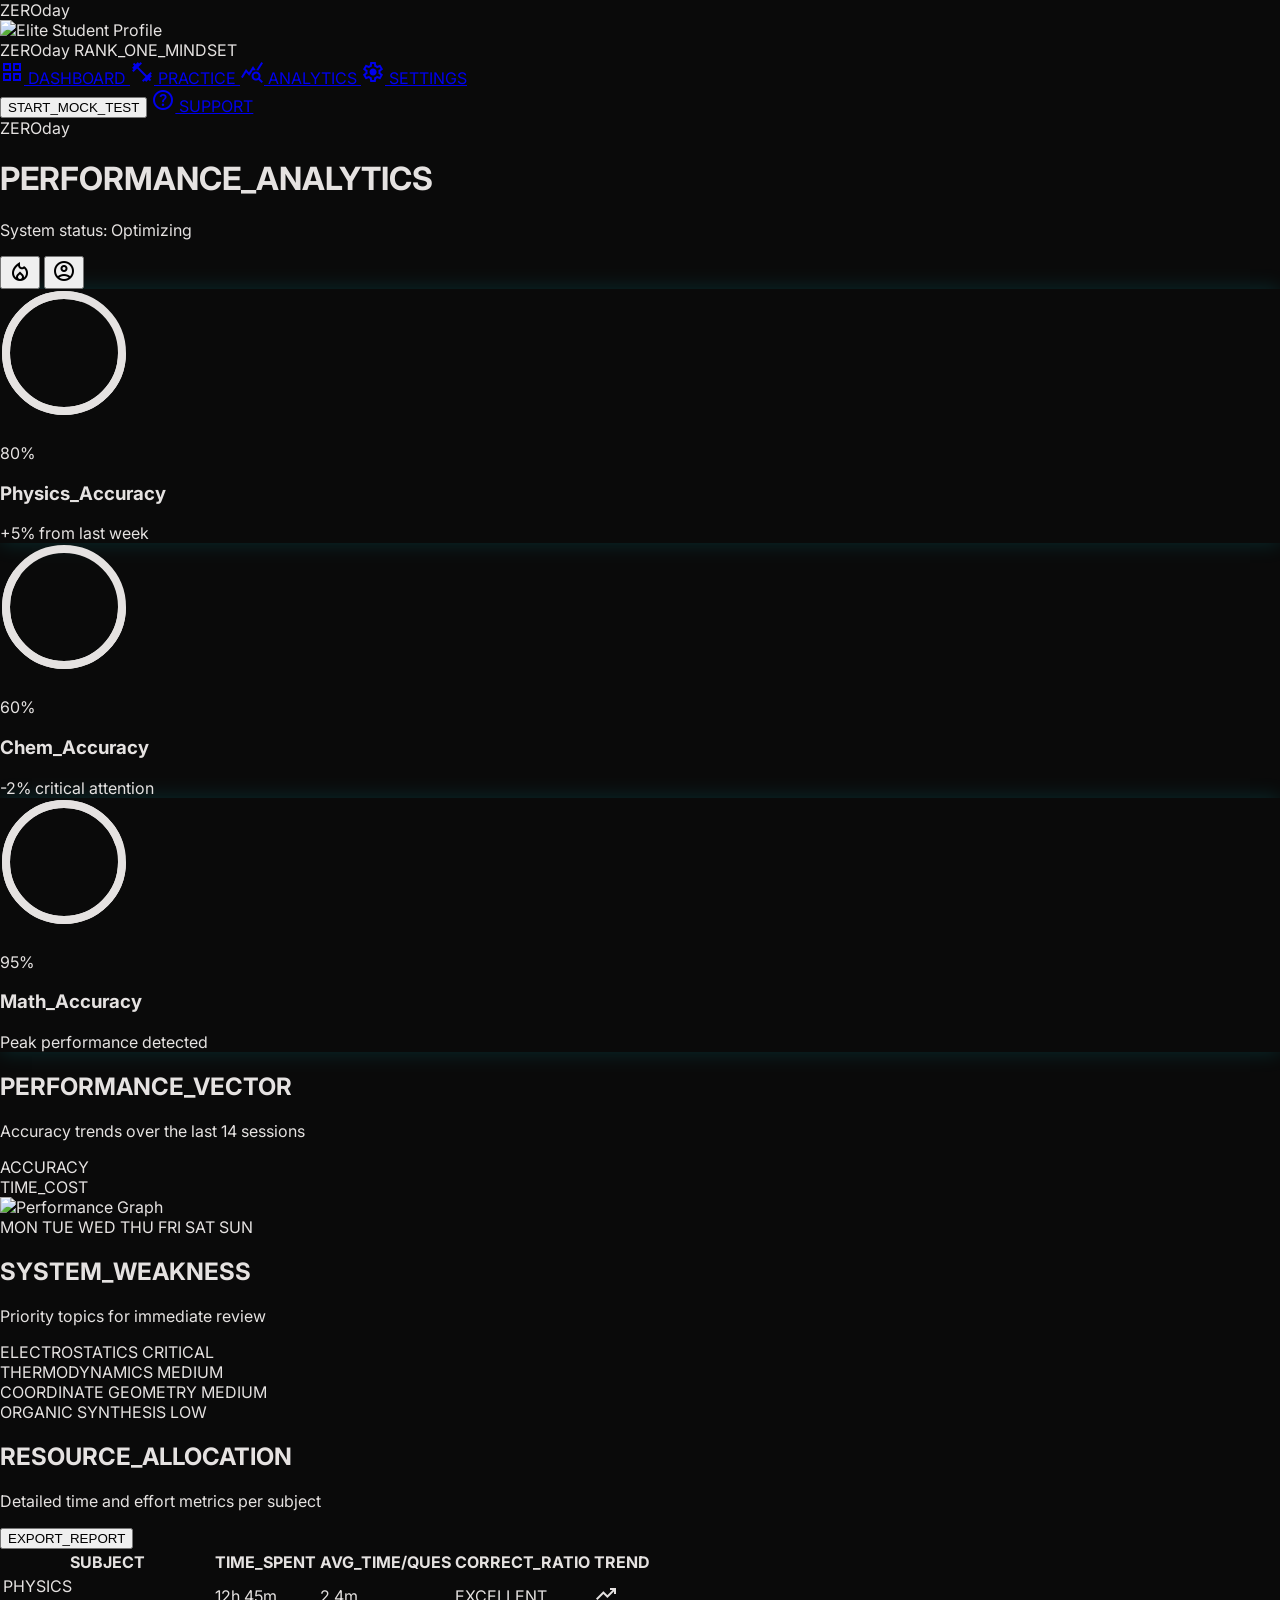
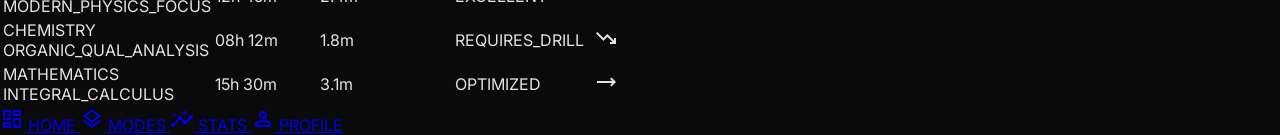
==== analytics.html @ 35ac9512 "Add files via upload" ====
<!DOCTYPE html>

<html class="dark" lang="en"><head>
<meta charset="utf-8"/>
<meta content="width=device-width, initial-scale=1.0" name="viewport"/>
<title>ZEROday | Performance Analytics</title>
<script src="https://cdn.tailwindcss.com?plugins=forms,container-queries"></script>
<link href="https://fonts.googleapis.com/css2?family=Space+Grotesk:wght@300;400;500;600;700&amp;family=Inter:wght@300;400;500;600;700&amp;display=swap" rel="stylesheet"/>
<link href="https://fonts.googleapis.com/css2?family=Material+Symbols+Outlined:wght,FILL@100..700,0..1&amp;display=swap" rel="stylesheet"/>
<link href="https://fonts.googleapis.com/css2?family=Material+Symbols+Outlined:wght,FILL@100..700,0..1&amp;display=swap" rel="stylesheet"/>
<style>
        body {
            background-color: #0A0A0A;
            color: #e5e2e1;
            margin: 0;
            font-family: 'Inter', sans-serif;
        }
        .material-symbols-outlined {
            font-variation-settings: 'FILL' 0, 'wght' 400, 'GRAD' 0, 'opsz' 24;
        }
        .glow-blue {
            box-shadow: 0 0 20px rgba(0, 240, 255, 0.15);
        }
        .glow-purple {
            box-shadow: 0 0 20px rgba(207, 92, 255, 0.15);
        }
        .border-gradient-blue {
            border: 1px solid rgba(0, 240, 255, 0.2);
        }
        .bg-surface-gradient {
            background: linear-gradient(180deg, #141414 0%, #0A0A0A 100%);
        }
    </style>
<script id="tailwind-config">
        tailwind.config = {
          darkMode: "class",
          theme: {
            extend: {
              "colors": {
                      "on-secondary": "#520071",
                      "primary": "#dbfcff",
                      "error": "#ffb4ab",
                      "primary-fixed": "#7df4ff",
                      "surface-container-low": "#1c1b1b",
                      "secondary-container": "#cf5cff",
                      "on-error": "#690005",
                      "secondary-fixed": "#f8d8ff",
                      "on-error-container": "#ffdad6",
                      "tertiary-fixed": "#e2e2e2",
                      "surface-variant": "#353534",
                      "surface-dim": "#131313",
                      "surface-container-high": "#2a2a2a",
                      "on-tertiary-fixed-variant": "#454747",
                      "on-primary-fixed": "#002022",
                      "primary-fixed-dim": "#00dbe9",
                      "on-secondary-fixed": "#320047",
                      "surface-tint": "#00dbe9",
                      "tertiary-container": "#d9d9d9",
                      "surface": "#131313",
                      "secondary": "#ecb2ff",
                      "secondary-fixed-dim": "#ecb2ff",
                      "inverse-primary": "#006970",
                      "on-secondary-fixed-variant": "#74009f",
                      "on-surface": "#e5e2e1",
                      "on-tertiary-fixed": "#1a1c1c",
                      "surface-container-highest": "#353534",
                      "inverse-surface": "#e5e2e1",
                      "on-primary-fixed-variant": "#004f54",
                      "on-primary-container": "#006970",
                      "on-primary": "#00363a",
                      "primary-container": "#00f0ff",
                      "tertiary": "#f5f5f5",
                      "surface-container": "#201f1f",
                      "surface-bright": "#3a3939",
                      "on-tertiary": "#2f3131",
                      "on-secondary-container": "#480063",
                      "tertiary-fixed-dim": "#c6c6c7",
                      "background": "#131313",
                      "on-background": "#e5e2e1",
                      "error-container": "#93000a",
                      "surface-container-lowest": "#0e0e0e",
                      "inverse-on-surface": "#313030",
                      "on-tertiary-container": "#5d5f5f",
                      "on-surface-variant": "#b9cacb",
                      "outline-variant": "#3b494b",
                      "outline": "#849495"
              },
              "borderRadius": {
                      "DEFAULT": "0.25rem",
                      "lg": "0.5rem",
                      "xl": "0.75rem",
                      "full": "9999px"
              },
              "spacing": {
                      "margin-desktop": "40px",
                      "stack-xl": "64px",
                      "margin-mobile": "16px",
                      "unit": "4px",
                      "stack-lg": "32px",
                      "gutter": "24px",
                      "stack-md": "16px",
                      "stack-sm": "8px",
                      "container-max": "1280px"
              },
              "fontFamily": {
                      "h1": ["Space Grotesk"],
                      "body-lg": ["Inter"],
                      "display": ["Space Grotesk"],
                      "code": ["Inter"],
                      "body-md": ["Inter"],
                      "h2": ["Space Grotesk"],
                      "label-caps": ["Space Grotesk"]
              },
              "fontSize": {
                      "h1": ["32px", {"lineHeight": "1.2", "letterSpacing": "-0.02em", "fontWeight": "700"}],
                      "body-lg": ["18px", {"lineHeight": "1.6", "letterSpacing": "0", "fontWeight": "400"}],
                      "display": ["48px", {"lineHeight": "1.1", "letterSpacing": "-0.04em", "fontWeight": "700"}],
                      "code": ["14px", {"lineHeight": "1.5", "letterSpacing": "0", "fontWeight": "500"}],
                      "body-md": ["16px", {"lineHeight": "1.6", "letterSpacing": "0", "fontWeight": "400"}],
                      "h2": ["24px", {"lineHeight": "1.3", "letterSpacing": "-0.01em", "fontWeight": "600"}],
                      "label-caps": ["12px", {"lineHeight": "1", "letterSpacing": "0.1em", "fontWeight": "600"}]
              }
            },
          },
        }
      </script>
</head>
<body class="bg-background overflow-x-hidden">
<!-- SideNavBar (Shared Component) -->
<aside class="hidden md:flex flex-col h-screen fixed left-0 top-0 p-4 bg-[#141414] w-64 border-r border-[#1F1F1F] shadow-[10px_0_30px_rgba(0,240,255,0.03)] z-50">
<div class="text-xl font-black text-[#00F0FF] mb-8 font-['Space_Grotesk'] tracking-widest px-4">ZEROday</div>
<div class="mb-4 px-4 flex items-center gap-3">
<div class="w-10 h-10 rounded-full bg-[#1F1F1F] border border-[#00F0FF]/20 flex items-center justify-center overflow-hidden">
<img alt="Elite Student Profile" class="w-full h-full object-cover" data-alt="Stylized digital avatar of a high-performance student with tech accessories and neon accents" src="https://lh3.googleusercontent.com/aida-public/[base64]"/>
</div>
<div class="flex flex-col">
<span class="font-['Space_Grotesk'] text-sm font-bold text-white tracking-tighter">ZEROday</span>
<span class="font-mono text-[10px] text-[#00F0FF]/60 font-bold">RANK_ONE_MINDSET</span>
</div>
</div>
<nav class="flex-1 mt-4">
<a class="text-gray-400 hover:text-white px-4 py-3 mb-2 flex items-center gap-3 transition-all font-mono text-xs font-bold hover:bg-[#1F1F1F] active:translate-x-1 duration-200" href="#">
<span class="material-symbols-outlined" data-icon="grid_view">grid_view</span>
                DASHBOARD
            </a>
<a class="text-gray-400 hover:text-white px-4 py-3 mb-2 flex items-center gap-3 transition-all font-mono text-xs font-bold hover:bg-[#1F1F1F] active:translate-x-1 duration-200" href="#">
<span class="material-symbols-outlined" data-icon="fitness_center">fitness_center</span>
                PRACTICE
            </a>
<a class="bg-[#00F0FF] text-black rounded-lg px-4 py-3 mb-2 flex items-center gap-3 font-mono text-xs font-bold active:translate-x-1 duration-200" href="#">
<span class="material-symbols-outlined" data-icon="query_stats" style="font-variation-settings: 'FILL' 1;">query_stats</span>
                ANALYTICS
            </a>
<a class="text-gray-400 hover:text-white px-4 py-3 mb-2 flex items-center gap-3 transition-all font-mono text-xs font-bold hover:bg-[#1F1F1F] active:translate-x-1 duration-200" href="#">
<span class="material-symbols-outlined" data-icon="settings">settings</span>
                SETTINGS
            </a>
</nav>
<div class="mt-auto">
<button class="w-full py-4 bg-[#00F0FF] text-black font-['Space_Grotesk'] font-black text-xs tracking-widest rounded-xl mb-4 active:scale-95 transition-transform">
                START_MOCK_TEST
            </button>
<a class="text-gray-400 hover:text-white px-4 py-3 flex items-center gap-3 transition-all font-mono text-xs font-bold hover:bg-[#1F1F1F]" href="#">
<span class="material-symbols-outlined" data-icon="help_outline">help_outline</span>
                SUPPORT
            </a>
</div>
</aside>
<!-- TopAppBar (Shared Component Mobile/Web) -->
<header class="flex justify-between items-center w-full px-6 py-4 sticky top-0 z-40 bg-[#0A0A0A]/80 backdrop-blur-md md:ml-64 md:w-[calc(100%-16rem)] border-b border-[#1F1F1F]">
<div class="text-2xl font-black text-[#00F0FF] tracking-widest font-['Space_Grotesk'] uppercase md:hidden">ZEROday</div>
<div class="hidden md:flex flex-col">
<h1 class="font-h1 text-h1 text-primary">PERFORMANCE_ANALYTICS</h1>
<p class="font-code text-xs text-outline tracking-widest uppercase">System status: Optimizing</p>
</div>
<div class="flex items-center gap-4">
<button class="text-[#00F0FF] hover:text-[#00F0FF] transition-colors active:scale-95 duration-100">
<span class="material-symbols-outlined" data-icon="local_fire_department">local_fire_department</span>
</button>
<button class="text-[#00F0FF] hover:text-[#00F0FF] transition-colors active:scale-95 duration-100">
<span class="material-symbols-outlined" data-icon="account_circle">account_circle</span>
</button>
</div>
</header>
<!-- Main Canvas -->
<main class="md:ml-64 p-6 lg:p-10 pb-32">
<div class="max-w-container-max mx-auto space-y-gutter">
<!-- Hero Stats Bento Grid -->
<div class="grid grid-cols-1 md:grid-cols-3 gap-gutter">
<!-- Accuracy Gauge Physics -->
<div class="bg-[#141414] rounded-[24px] p-6 border-t border-[#1F1F1F] flex flex-col items-center justify-center text-center glow-blue">
<div class="relative w-32 h-32 mb-4">
<svg class="w-full h-full transform -rotate-90">
<circle class="text-[#1F1F1F]" cx="64" cy="64" fill="transparent" r="58" stroke="currentColor" stroke-width="8"></circle>
<circle class="text-[#00F0FF]" cx="64" cy="64" fill="transparent" r="58" stroke="currentColor" stroke-dasharray="364.4" stroke-dashoffset="72.8" stroke-width="8"></circle>
</svg>
<div class="absolute inset-0 flex flex-col items-center justify-center">
<span class="font-display text-h1 text-primary">80%</span>
</div>
</div>
<h3 class="font-label-caps text-label-caps text-outline uppercase tracking-widest">Physics_Accuracy</h3>
<div class="mt-2 text-primary font-code text-xs">+5% from last week</div>
</div>
<!-- Accuracy Gauge Chemistry -->
<div class="bg-[#141414] rounded-[24px] p-6 border-t border-[#1F1F1F] flex flex-col items-center justify-center text-center">
<div class="relative w-32 h-32 mb-4">
<svg class="w-full h-full transform -rotate-90">
<circle class="text-[#1F1F1F]" cx="64" cy="64" fill="transparent" r="58" stroke="currentColor" stroke-width="8"></circle>
<circle class="text-[#cf5cff]" cx="64" cy="64" fill="transparent" r="58" stroke="currentColor" stroke-dasharray="364.4" stroke-dashoffset="145.7" stroke-width="8"></circle>
</svg>
<div class="absolute inset-0 flex flex-col items-center justify-center">
<span class="font-display text-h1 text-white">60%</span>
</div>
</div>
<h3 class="font-label-caps text-label-caps text-outline uppercase tracking-widest">Chem_Accuracy</h3>
<div class="mt-2 text-error font-code text-xs">-2% critical attention</div>
</div>
<!-- Accuracy Gauge Math -->
<div class="bg-[#141414] rounded-[24px] p-6 border-t border-[#1F1F1F] flex flex-col items-center justify-center text-center glow-blue">
<div class="relative w-32 h-32 mb-4">
<svg class="w-full h-full transform -rotate-90">
<circle class="text-[#1F1F1F]" cx="64" cy="64" fill="transparent" r="58" stroke="currentColor" stroke-width="8"></circle>
<circle class="text-[#00F0FF]" cx="64" cy="64" fill="transparent" r="58" stroke="currentColor" stroke-dasharray="364.4" stroke-dashoffset="18.2" stroke-width="8"></circle>
</svg>
<div class="absolute inset-0 flex flex-col items-center justify-center">
<span class="font-display text-h1 text-primary">95%</span>
</div>
</div>
<h3 class="font-label-caps text-label-caps text-outline uppercase tracking-widest">Math_Accuracy</h3>
<div class="mt-2 text-primary font-code text-xs">Peak performance detected</div>
</div>
</div>
<!-- Performance Graph & Weak Topics -->
<div class="grid grid-cols-1 lg:grid-cols-3 gap-gutter">
<!-- Recent Performance Line Graph -->
<div class="lg:col-span-2 bg-[#141414] rounded-[24px] p-8 border-t border-[#1F1F1F]">
<div class="flex justify-between items-end mb-8">
<div>
<h2 class="font-h2 text-h2 text-white uppercase tracking-tighter">PERFORMANCE_VECTOR</h2>
<p class="font-body-md text-outline">Accuracy trends over the last 14 sessions</p>
</div>
<div class="flex gap-4">
<div class="flex items-center gap-2">
<div class="w-2 h-2 rounded-full bg-[#00F0FF]"></div>
<span class="font-label-caps text-[10px] text-outline">ACCURACY</span>
</div>
<div class="flex items-center gap-2">
<div class="w-2 h-2 rounded-full bg-[#cf5cff]"></div>
<span class="font-label-caps text-[10px] text-outline">TIME_COST</span>
</div>
</div>
</div>
<div class="relative h-64 w-full bg-[#0f0f0f] rounded-xl overflow-hidden border border-[#1f1f1f]">
<img alt="Performance Graph" class="w-full h-full object-cover opacity-60" data-alt="Digital line graph showing fluctuating performance metrics with neon cyan and magenta paths on a dark grid backdrop" src="https://lh3.googleusercontent.com/aida-public/[base64]"/>
<div class="absolute inset-0 flex items-end justify-between px-6 pb-2">
<span class="font-code text-[10px] text-outline">MON</span>
<span class="font-code text-[10px] text-outline">TUE</span>
<span class="font-code text-[10px] text-outline">WED</span>
<span class="font-code text-[10px] text-outline">THU</span>
<span class="font-code text-[10px] text-outline">FRI</span>
<span class="font-code text-[10px] text-outline">SAT</span>
<span class="font-code text-[10px] text-outline">SUN</span>
</div>
</div>
</div>
<!-- Weak Topics Bar Chart -->
<div class="bg-[#141414] rounded-[24px] p-8 border-t border-[#1F1F1F]">
<h2 class="font-h2 text-h2 text-white uppercase tracking-tighter mb-2">SYSTEM_WEAKNESS</h2>
<p class="font-body-md text-outline mb-8">Priority topics for immediate review</p>
<div class="space-y-6">
<div class="space-y-2">
<div class="flex justify-between text-xs font-code">
<span class="text-white">ELECTROSTATICS</span>
<span class="text-error">CRITICAL</span>
</div>
<div class="h-2 w-full bg-[#0f0f0f] rounded-full overflow-hidden">
<div class="h-full bg-error rounded-full" style="width: 85%;"></div>
</div>
</div>
<div class="space-y-2">
<div class="flex justify-between text-xs font-code">
<span class="text-white">THERMODYNAMICS</span>
<span class="text-secondary-container">MEDIUM</span>
</div>
<div class="h-2 w-full bg-[#0f0f0f] rounded-full overflow-hidden">
<div class="h-full bg-[#cf5cff] rounded-full" style="width: 60%;"></div>
</div>
</div>
<div class="space-y-2">
<div class="flex justify-between text-xs font-code">
<span class="text-white">COORDINATE GEOMETRY</span>
<span class="text-secondary-container">MEDIUM</span>
</div>
<div class="h-2 w-full bg-[#0f0f0f] rounded-full overflow-hidden">
<div class="h-full bg-[#cf5cff] rounded-full" style="width: 45%;"></div>
</div>
</div>
<div class="space-y-2">
<div class="flex justify-between text-xs font-code">
<span class="text-white">ORGANIC SYNTHESIS</span>
<span class="text-outline">LOW</span>
</div>
<div class="h-2 w-full bg-[#0f0f0f] rounded-full overflow-hidden">
<div class="h-full bg-outline rounded-full" style="width: 30%;"></div>
</div>
</div>
</div>
</div>
</div>
<!-- Subject Breakdown Detail Table -->
<div class="bg-[#141414] rounded-[24px] overflow-hidden border-t border-[#1F1F1F]">
<div class="p-8 flex justify-between items-center">
<div>
<h2 class="font-h2 text-h2 text-white uppercase tracking-tighter">RESOURCE_ALLOCATION</h2>
<p class="font-body-md text-outline">Detailed time and effort metrics per subject</p>
</div>
<button class="bg-[#1F1F1F] text-[#00F0FF] font-label-caps px-4 py-2 rounded-lg border border-[#00F0FF]/20 hover:bg-[#00F0FF]/10 transition-colors">
                        EXPORT_REPORT
                    </button>
</div>
<div class="overflow-x-auto">
<table class="w-full text-left font-body-md">
<thead>
<tr class="bg-[#0f0f0f] border-y border-[#1F1F1F]">
<th class="px-8 py-4 font-label-caps text-outline tracking-widest">SUBJECT</th>
<th class="px-8 py-4 font-label-caps text-outline tracking-widest text-center">TIME_SPENT</th>
<th class="px-8 py-4 font-label-caps text-outline tracking-widest text-center">AVG_TIME/QUES</th>
<th class="px-8 py-4 font-label-caps text-outline tracking-widest text-center">CORRECT_RATIO</th>
<th class="px-8 py-4 font-label-caps text-outline tracking-widest text-right">TREND</th>
</tr>
</thead>
<tbody class="divide-y divide-[#1F1F1F]">
<tr class="hover:bg-[#1F1F1F]/50 transition-colors">
<td class="px-8 py-6">
<div class="flex items-center gap-3">
<div class="w-1 h-8 bg-[#00F0FF]"></div>
<div>
<div class="text-white font-bold">PHYSICS</div>
<div class="text-[10px] font-code text-outline">MODERN_PHYSICS_FOCUS</div>
</div>
</div>
</td>
<td class="px-8 py-6 text-center font-code text-primary">12h 45m</td>
<td class="px-8 py-6 text-center font-code">2.4m</td>
<td class="px-8 py-6 text-center">
<span class="bg-[#00F0FF]/10 text-[#00F0FF] text-[10px] font-bold px-3 py-1 rounded-full">EXCELLENT</span>
</td>
<td class="px-8 py-6 text-right">
<span class="material-symbols-outlined text-[#00F0FF]" data-icon="trending_up">trending_up</span>
</td>
</tr>
<tr class="hover:bg-[#1F1F1F]/50 transition-colors">
<td class="px-8 py-6">
<div class="flex items-center gap-3">
<div class="w-1 h-8 bg-[#cf5cff]"></div>
<div>
<div class="text-white font-bold">CHEMISTRY</div>
<div class="text-[10px] font-code text-outline">ORGANIC_QUAL_ANALYSIS</div>
</div>
</div>
</td>
<td class="px-8 py-6 text-center font-code text-[#cf5cff]">08h 12m</td>
<td class="px-8 py-6 text-center font-code">1.8m</td>
<td class="px-8 py-6 text-center">
<span class="bg-error/10 text-error text-[10px] font-bold px-3 py-1 rounded-full">REQUIRES_DRILL</span>
</td>
<td class="px-8 py-6 text-right">
<span class="material-symbols-outlined text-error" data-icon="trending_down">trending_down</span>
</td>
</tr>
<tr class="hover:bg-[#1F1F1F]/50 transition-colors">
<td class="px-8 py-6">
<div class="flex items-center gap-3">
<div class="w-1 h-8 bg-[#00F0FF]"></div>
<div>
<div class="text-white font-bold">MATHEMATICS</div>
<div class="text-[10px] font-code text-outline">INTEGRAL_CALCULUS</div>
</div>
</div>
</td>
<td class="px-8 py-6 text-center font-code text-primary">15h 30m</td>
<td class="px-8 py-6 text-center font-code">3.1m</td>
<td class="px-8 py-6 text-center">
<span class="bg-[#00F0FF]/10 text-[#00F0FF] text-[10px] font-bold px-3 py-1 rounded-full">OPTIMIZED</span>
</td>
<td class="px-8 py-6 text-right">
<span class="material-symbols-outlined text-[#00F0FF]" data-icon="trending_flat">trending_flat</span>
</td>
</tr>
</tbody>
</table>
</div>
</div>
</div>
</main>
<!-- BottomNavBar (Shared Component Mobile Only) -->
<nav class="fixed bottom-0 left-0 w-full z-50 flex justify-around items-center px-4 py-3 bg-[#141414] md:hidden border-t border-[#1F1F1F] rounded-t-2xl shadow-[0_-8px_32px_rgba(0,0,0,0.5)]">
<a class="flex flex-col items-center justify-center text-gray-500 active:scale-90 transition-transform" href="#">
<span class="material-symbols-outlined" data-icon="dashboard">dashboard</span>
<span class="font-['Space_Grotesk'] text-[10px] font-bold tracking-tighter">HOME</span>
</a>
<a class="flex flex-col items-center justify-center text-gray-500 active:scale-90 transition-transform" href="#">
<span class="material-symbols-outlined" data-icon="layers">layers</span>
<span class="font-['Space_Grotesk'] text-[10px] font-bold tracking-tighter">MODES</span>
</a>
<a class="flex flex-col items-center justify-center text-[#00F0FF] bg-[#00F0FF]/10 rounded-xl px-4 py-1 active:scale-90 transition-transform" href="#">
<span class="material-symbols-outlined" data-icon="insights" style="font-variation-settings: 'FILL' 1;">insights</span>
<span class="font-['Space_Grotesk'] text-[10px] font-bold tracking-tighter">STATS</span>
</a>
<a class="flex flex-col items-center justify-center text-gray-500 active:scale-90 transition-transform" href="#">
<span class="material-symbols-outlined" data-icon="person">person</span>
<span class="font-['Space_Grotesk'] text-[10px] font-bold tracking-tighter">PROFILE</span>
</a>
</nav>
</body></html>
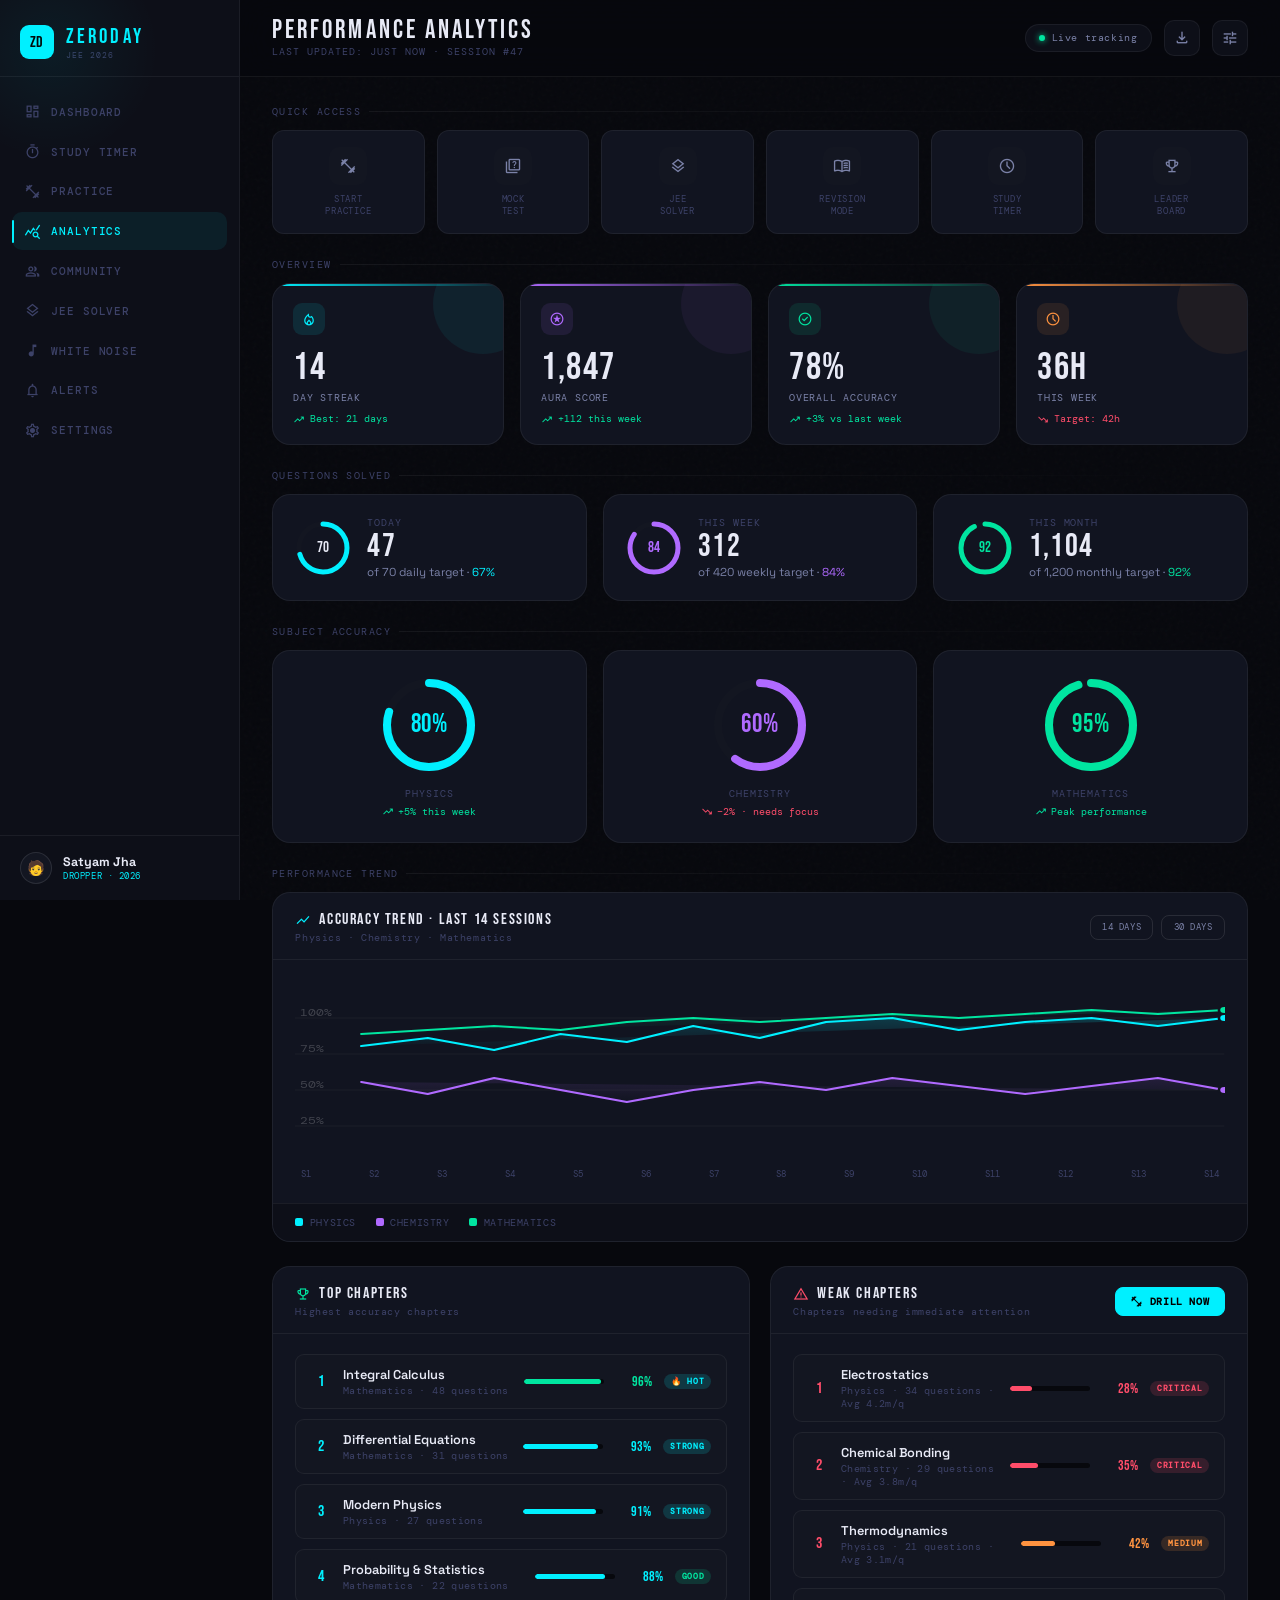
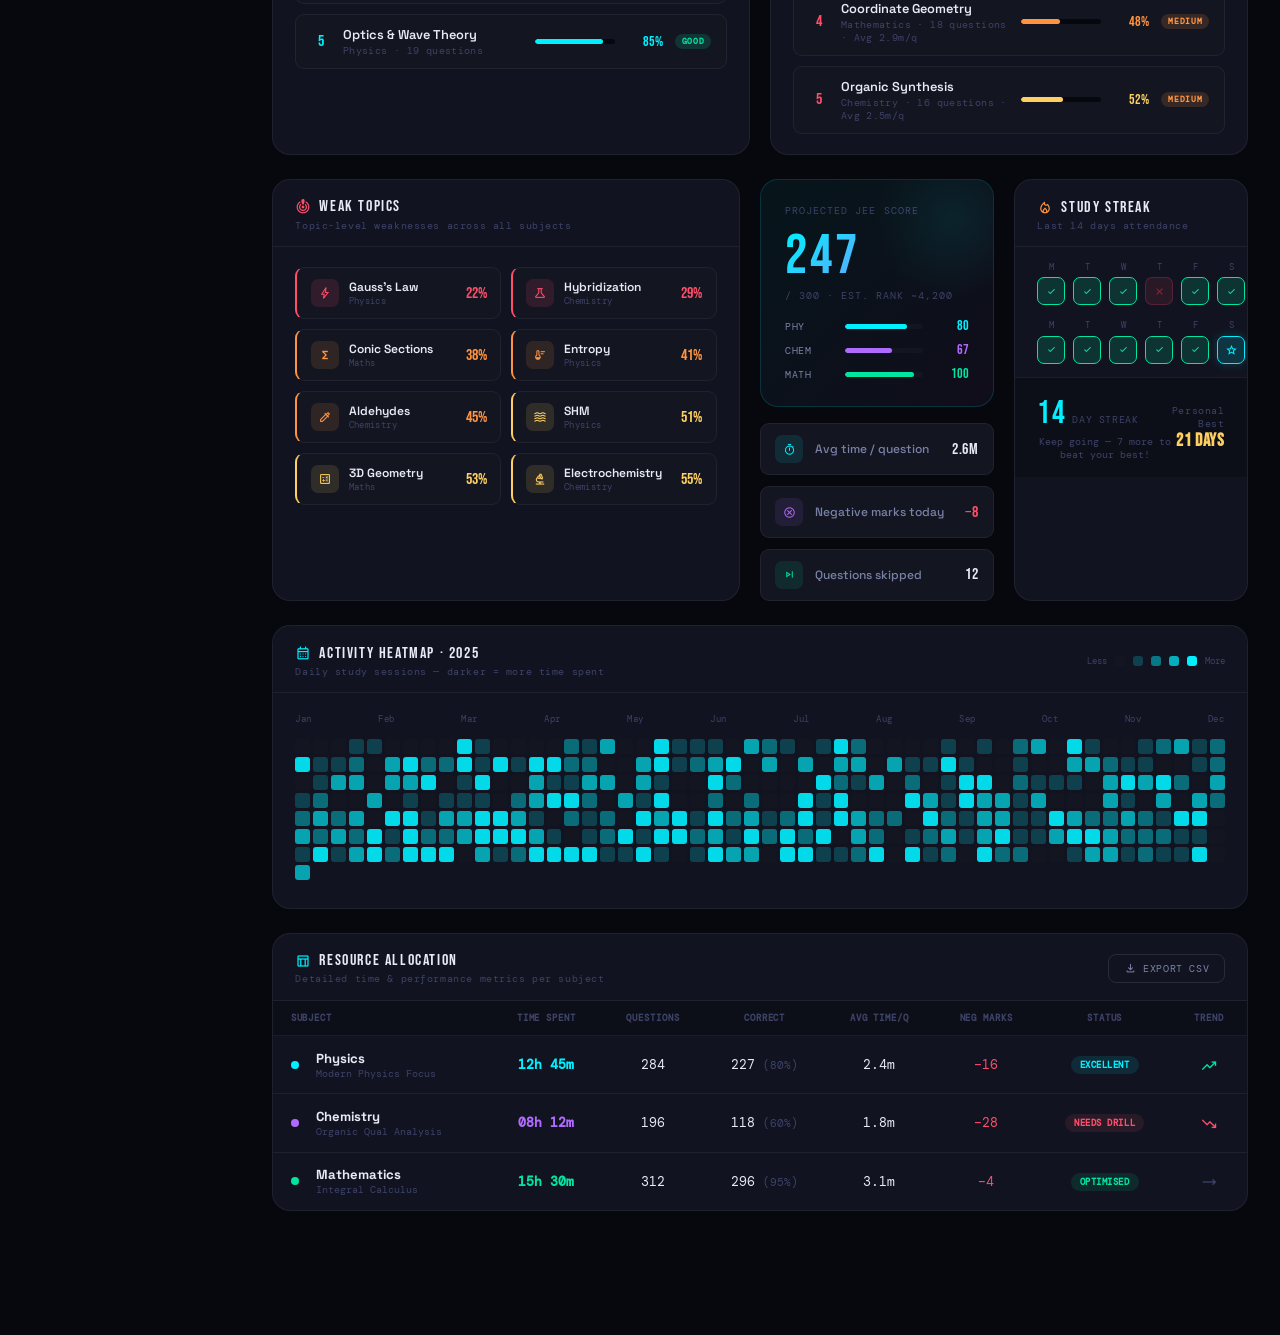
==== commit b931876d: "Update analytics.html" ====
--- a/analytics.html
+++ b/analytics.html
@@ -1,415 +1,1606 @@
 <!DOCTYPE html>
-
-<html class="dark" lang="en"><head>
+<html lang="en">
+<head>
 <meta charset="utf-8"/>
-<meta content="width=device-width, initial-scale=1.0" name="viewport"/>
+<meta name="viewport" content="width=device-width, initial-scale=1.0"/>
 <title>ZEROday | Performance Analytics</title>
-<script src="https://cdn.tailwindcss.com?plugins=forms,container-queries"></script>
-<link href="https://fonts.googleapis.com/css2?family=Space+Grotesk:wght@300;400;500;600;700&amp;family=Inter:wght@300;400;500;600;700&amp;display=swap" rel="stylesheet"/>
-<link href="https://fonts.googleapis.com/css2?family=Material+Symbols+Outlined:wght,FILL@100..700,0..1&amp;display=swap" rel="stylesheet"/>
-<link href="https://fonts.googleapis.com/css2?family=Material+Symbols+Outlined:wght,FILL@100..700,0..1&amp;display=swap" rel="stylesheet"/>
+<link href="https://fonts.googleapis.com/css2?family=Bebas+Neue&family=DM+Mono:wght@400;500&family=Syne:wght@700;800&family=Space+Grotesk:wght@400;500;600;700&display=swap" rel="stylesheet"/>
+<link href="https://fonts.googleapis.com/css2?family=Material+Symbols+Outlined:wght,FILL@100..700,0..1" rel="stylesheet"/>
 <style>
-        body {
-            background-color: #0A0A0A;
-            color: #e5e2e1;
-            margin: 0;
-            font-family: 'Inter', sans-serif;
-        }
-        .material-symbols-outlined {
-            font-variation-settings: 'FILL' 0, 'wght' 400, 'GRAD' 0, 'opsz' 24;
-        }
-        .glow-blue {
-            box-shadow: 0 0 20px rgba(0, 240, 255, 0.15);
-        }
-        .glow-purple {
-            box-shadow: 0 0 20px rgba(207, 92, 255, 0.15);
-        }
-        .border-gradient-blue {
-            border: 1px solid rgba(0, 240, 255, 0.2);
-        }
-        .bg-surface-gradient {
-            background: linear-gradient(180deg, #141414 0%, #0A0A0A 100%);
-        }
-    </style>
-<script id="tailwind-config">
-        tailwind.config = {
-          darkMode: "class",
-          theme: {
-            extend: {
-              "colors": {
-                      "on-secondary": "#520071",
-                      "primary": "#dbfcff",
-                      "error": "#ffb4ab",
-                      "primary-fixed": "#7df4ff",
-                      "surface-container-low": "#1c1b1b",
-                      "secondary-container": "#cf5cff",
-                      "on-error": "#690005",
-                      "secondary-fixed": "#f8d8ff",
-                      "on-error-container": "#ffdad6",
-                      "tertiary-fixed": "#e2e2e2",
-                      "surface-variant": "#353534",
-                      "surface-dim": "#131313",
-                      "surface-container-high": "#2a2a2a",
-                      "on-tertiary-fixed-variant": "#454747",
-                      "on-primary-fixed": "#002022",
-                      "primary-fixed-dim": "#00dbe9",
-                      "on-secondary-fixed": "#320047",
-                      "surface-tint": "#00dbe9",
-                      "tertiary-container": "#d9d9d9",
-                      "surface": "#131313",
-                      "secondary": "#ecb2ff",
-                      "secondary-fixed-dim": "#ecb2ff",
-                      "inverse-primary": "#006970",
-                      "on-secondary-fixed-variant": "#74009f",
-                      "on-surface": "#e5e2e1",
-                      "on-tertiary-fixed": "#1a1c1c",
-                      "surface-container-highest": "#353534",
-                      "inverse-surface": "#e5e2e1",
-                      "on-primary-fixed-variant": "#004f54",
-                      "on-primary-container": "#006970",
-                      "on-primary": "#00363a",
-                      "primary-container": "#00f0ff",
-                      "tertiary": "#f5f5f5",
-                      "surface-container": "#201f1f",
-                      "surface-bright": "#3a3939",
-                      "on-tertiary": "#2f3131",
-                      "on-secondary-container": "#480063",
-                      "tertiary-fixed-dim": "#c6c6c7",
-                      "background": "#131313",
-                      "on-background": "#e5e2e1",
-                      "error-container": "#93000a",
-                      "surface-container-lowest": "#0e0e0e",
-                      "inverse-on-surface": "#313030",
-                      "on-tertiary-container": "#5d5f5f",
-                      "on-surface-variant": "#b9cacb",
-                      "outline-variant": "#3b494b",
-                      "outline": "#849495"
-              },
-              "borderRadius": {
-                      "DEFAULT": "0.25rem",
-                      "lg": "0.5rem",
-                      "xl": "0.75rem",
-                      "full": "9999px"
-              },
-              "spacing": {
-                      "margin-desktop": "40px",
-                      "stack-xl": "64px",
-                      "margin-mobile": "16px",
-                      "unit": "4px",
-                      "stack-lg": "32px",
-                      "gutter": "24px",
-                      "stack-md": "16px",
-                      "stack-sm": "8px",
-                      "container-max": "1280px"
-              },
-              "fontFamily": {
-                      "h1": ["Space Grotesk"],
-                      "body-lg": ["Inter"],
-                      "display": ["Space Grotesk"],
-                      "code": ["Inter"],
-                      "body-md": ["Inter"],
-                      "h2": ["Space Grotesk"],
-                      "label-caps": ["Space Grotesk"]
-              },
-              "fontSize": {
-                      "h1": ["32px", {"lineHeight": "1.2", "letterSpacing": "-0.02em", "fontWeight": "700"}],
-                      "body-lg": ["18px", {"lineHeight": "1.6", "letterSpacing": "0", "fontWeight": "400"}],
-                      "display": ["48px", {"lineHeight": "1.1", "letterSpacing": "-0.04em", "fontWeight": "700"}],
-                      "code": ["14px", {"lineHeight": "1.5", "letterSpacing": "0", "fontWeight": "500"}],
-                      "body-md": ["16px", {"lineHeight": "1.6", "letterSpacing": "0", "fontWeight": "400"}],
-                      "h2": ["24px", {"lineHeight": "1.3", "letterSpacing": "-0.01em", "fontWeight": "600"}],
-                      "label-caps": ["12px", {"lineHeight": "1", "letterSpacing": "0.1em", "fontWeight": "600"}]
-              }
-            },
-          },
-        }
-      </script>
+/* ═══ RESET & BASE ═══════════════════════════════════════════ */
+*,*::before,*::after{box-sizing:border-box;margin:0;padding:0}
+:root {
+  --bg:       #07080d;
+  --bg2:      #0d0f18;
+  --bg3:      #131621;
+  --card:     #111420;
+  --card2:    #181b2a;
+  --border:   rgba(255,255,255,0.06);
+  --border2:  rgba(255,255,255,0.1);
+  --text:     #e8eaf6;
+  --text2:    #7b82a8;
+  --text3:    #3d4268;
+  --cyan:     #00f0ff;
+  --purple:   #b06aff;
+  --green:    #00e5a0;
+  --red:      #ff4d6a;
+  --orange:   #ff9340;
+  --yellow:   #ffd060;
+  --cyan-glow:   rgba(0,240,255,0.15);
+  --purple-glow: rgba(176,106,255,0.15);
+  --green-glow:  rgba(0,229,160,0.15);
+  --red-glow:    rgba(255,77,106,0.15);
+  --sidebar-w: 240px;
+  --radius: 18px;
+  --radius-sm: 12px;
+}
+html { scroll-behavior: smooth; }
+body {
+  background: var(--bg);
+  color: var(--text);
+  font-family: 'Space Grotesk', sans-serif;
+  overflow-x: hidden;
+  min-height: 100vh;
+}
+/* Noise texture overlay */
+body::before {
+  content:'';
+  position:fixed;inset:0;
+  background-image:url("data:image/svg+xml,%3Csvg viewBox='0 0 256 256' xmlns='http://www.w3.org/2000/svg'%3E%3Cfilter id='noise'%3E%3CfeTurbulence type='fractalNoise' baseFrequency='0.9' numOctaves='4' stitchTiles='stitch'/%3E%3C/filter%3E%3Crect width='100%25' height='100%25' filter='url(%23noise)' opacity='0.035'/%3E%3C/svg%3E");
+  pointer-events:none;z-index:0;opacity:0.6;
+}
+
+/* ═══ SCROLLBAR ══════════════════════════════════════════════ */
+::-webkit-scrollbar{width:4px;height:4px}
+::-webkit-scrollbar-track{background:var(--bg2)}
+::-webkit-scrollbar-thumb{background:var(--border2);border-radius:99px}
+
+/* ═══ SIDEBAR ════════════════════════════════════════════════ */
+.sidebar {
+  position:fixed;top:0;left:0;
+  width:var(--sidebar-w);height:100vh;
+  background:var(--bg2);
+  border-right:1px solid var(--border);
+  display:flex;flex-direction:column;
+  padding:0;z-index:100;
+  overflow:hidden;
+}
+.sidebar::before {
+  content:'';position:absolute;
+  top:-60px;left:-60px;
+  width:220px;height:220px;
+  background:radial-gradient(circle, rgba(0,240,255,0.06) 0%, transparent 70%);
+  pointer-events:none;
+}
+.sidebar-logo {
+  padding:1.5rem 1.25rem 1rem;
+  border-bottom:1px solid var(--border);
+  display:flex;align-items:center;gap:0.75rem;
+}
+.sidebar-logo-mark {
+  width:34px;height:34px;
+  background:var(--cyan);
+  border-radius:9px;
+  display:flex;align-items:center;justify-content:center;
+  font-family:'Bebas Neue',sans-serif;
+  font-size:1rem;color:#000;letter-spacing:0.05em;
+  flex-shrink:0;
+}
+.sidebar-logo-text {
+  font-family:'Bebas Neue',sans-serif;
+  font-size:1.3rem;letter-spacing:0.15em;color:var(--cyan);
+}
+.sidebar-logo-sub {
+  font-family:'DM Mono',monospace;
+  font-size:0.5rem;color:var(--text3);
+  letter-spacing:0.12em;text-transform:uppercase;
+  margin-top:1px;
+}
+.sidebar-nav {
+  flex:1;padding:1rem 0.75rem;
+  display:flex;flex-direction:column;gap:2px;
+  overflow-y:auto;
+}
+.nav-item {
+  display:flex;align-items:center;gap:0.65rem;
+  padding:0.65rem 0.75rem;
+  border-radius:10px;
+  font-family:'DM Mono',monospace;
+  font-size:0.68rem;font-weight:500;
+  letter-spacing:0.08em;text-transform:uppercase;
+  color:var(--text3);
+  text-decoration:none;
+  transition:all 0.18s;
+  cursor:pointer;
+  position:relative;
+}
+.nav-item:hover {color:var(--text2);background:rgba(255,255,255,0.03);}
+.nav-item.active {color:var(--cyan);background:rgba(0,240,255,0.07);}
+.nav-item.active::before {
+  content:'';position:absolute;left:0;top:20%;bottom:20%;
+  width:2px;border-radius:2px;background:var(--cyan);
+}
+.nav-item .material-symbols-outlined {font-size:17px;}
+.sidebar-user {
+  padding:1rem 1.25rem;
+  border-top:1px solid var(--border);
+  display:flex;align-items:center;gap:0.7rem;
+}
+.sidebar-avatar {
+  width:32px;height:32px;border-radius:50%;
+  background:var(--bg3);border:1.5px solid var(--border2);
+  overflow:hidden;flex-shrink:0;
+  display:flex;align-items:center;justify-content:center;
+  font-size:0.9rem;
+}
+.sidebar-user-info {flex:1;min-width:0;}
+.sidebar-user-name {
+  font-size:0.78rem;font-weight:700;color:var(--text);
+  white-space:nowrap;overflow:hidden;text-overflow:ellipsis;
+}
+.sidebar-user-tag {
+  font-family:'DM Mono',monospace;font-size:0.58rem;
+  color:var(--cyan);letter-spacing:0.06em;
+  text-transform:uppercase;
+}
+
+/* ═══ MAIN CONTENT ═══════════════════════════════════════════ */
+.main {
+  margin-left:var(--sidebar-w);
+  min-height:100vh;
+  padding:0 0 6rem;
+  position:relative;z-index:1;
+}
+
+/* ═══ TOPBAR ══════════════════════════════════════════════ */
+.topbar {
+  position:sticky;top:0;
+  padding:1.1rem 2rem;
+  background:rgba(7,8,13,0.85);
+  backdrop-filter:blur(20px);
+  border-bottom:1px solid var(--border);
+  z-index:50;
+  display:flex;align-items:center;justify-content:space-between;
+  gap:1rem;
+}
+.topbar-left {}
+.topbar-title {
+  font-family:'Bebas Neue',sans-serif;
+  font-size:1.6rem;letter-spacing:0.12em;
+  color:var(--text);line-height:1;
+}
+.topbar-sub {
+  font-family:'DM Mono',monospace;
+  font-size:0.62rem;color:var(--text3);
+  letter-spacing:0.1em;margin-top:2px;
+  text-transform:uppercase;
+}
+.topbar-right {display:flex;align-items:center;gap:0.75rem;}
+.topbar-chip {
+  display:flex;align-items:center;gap:0.4rem;
+  padding:0.4rem 0.85rem;
+  background:var(--bg2);
+  border:1px solid var(--border);
+  border-radius:99px;
+  font-family:'DM Mono',monospace;
+  font-size:0.62rem;color:var(--text2);
+  letter-spacing:0.06em;
+}
+.live-dot {
+  width:6px;height:6px;border-radius:50%;
+  background:var(--green);
+  box-shadow:0 0 6px var(--green);
+  animation:pulse 2s ease-in-out infinite;
+}
+@keyframes pulse{0%,100%{opacity:1;transform:scale(1)}50%{opacity:.5;transform:scale(.8)}}
+.topbar-btn {
+  width:36px;height:36px;border-radius:10px;
+  background:var(--bg2);border:1px solid var(--border);
+  color:var(--text2);cursor:pointer;
+  display:flex;align-items:center;justify-content:center;
+  transition:all 0.18s;
+}
+.topbar-btn:hover{border-color:var(--cyan);color:var(--cyan);background:rgba(0,240,255,0.07);}
+.topbar-btn .material-symbols-outlined{font-size:18px;}
+
+/* ═══ CONTENT GRID ═══════════════════════════════════════════ */
+.content {padding:1.75rem 2rem;display:flex;flex-direction:column;gap:1.5rem;}
+
+/* ═══ SECTION LABEL ══════════════════════════════════════════ */
+.section-label {
+  font-family:'DM Mono',monospace;
+  font-size:0.6rem;letter-spacing:0.15em;
+  color:var(--text3);text-transform:uppercase;
+  margin-bottom:0.75rem;
+  display:flex;align-items:center;gap:0.5rem;
+}
+.section-label::after {
+  content:'';flex:1;height:1px;
+  background:linear-gradient(90deg,var(--border),transparent);
+}
+
+/* ═══ CARD BASE ══════════════════════════════════════════════ */
+.card {
+  background:var(--card);
+  border:1px solid var(--border);
+  border-radius:var(--radius);
+  overflow:hidden;
+  transition:border-color 0.2s;
+}
+.card:hover{border-color:var(--border2);}
+.card-header {
+  padding:1.1rem 1.4rem 0.9rem;
+  border-bottom:1px solid var(--border);
+  display:flex;align-items:center;justify-content:space-between;
+  gap:0.75rem;flex-wrap:wrap;
+}
+.card-title {
+  font-family:'Bebas Neue',sans-serif;
+  font-size:1rem;letter-spacing:0.1em;color:var(--text);
+  display:flex;align-items:center;gap:0.5rem;
+}
+.card-title .material-symbols-outlined{font-size:16px;color:var(--cyan);}
+.card-sub {
+  font-family:'DM Mono',monospace;
+  font-size:0.6rem;color:var(--text3);
+  letter-spacing:0.06em;margin-top:2px;
+}
+.card-body {padding:1.25rem 1.4rem;}
+
+/* ═══ KPI HERO STRIP ════════════════════════════════════════ */
+.kpi-strip {
+  display:grid;
+  grid-template-columns:repeat(4,1fr);
+  gap:1rem;
+}
+.kpi-card {
+  background:var(--card);
+  border:1px solid var(--border);
+  border-radius:var(--radius);
+  padding:1.2rem 1.25rem;
+  position:relative;overflow:hidden;
+  transition:all 0.22s;
+}
+.kpi-card::before {
+  content:'';position:absolute;
+  top:0;left:0;right:0;height:2px;
+  border-radius:var(--radius) var(--radius) 0 0;
+}
+.kpi-card.c-cyan::before{background:linear-gradient(90deg,var(--cyan),transparent);}
+.kpi-card.c-purple::before{background:linear-gradient(90deg,var(--purple),transparent);}
+.kpi-card.c-green::before{background:linear-gradient(90deg,var(--green),transparent);}
+.kpi-card.c-orange::before{background:linear-gradient(90deg,var(--orange),transparent);}
+.kpi-card::after {
+  content:'';position:absolute;
+  right:-30px;top:-30px;
+  width:100px;height:100px;
+  border-radius:50%;
+  opacity:0.06;
+}
+.kpi-card.c-cyan::after{background:var(--cyan);}
+.kpi-card.c-purple::after{background:var(--purple);}
+.kpi-card.c-green::after{background:var(--green);}
+.kpi-card.c-orange::after{background:var(--orange);}
+.kpi-card:hover{transform:translateY(-2px);border-color:var(--border2);}
+.kpi-icon {
+  width:32px;height:32px;border-radius:9px;
+  display:flex;align-items:center;justify-content:center;
+  margin-bottom:0.85rem;font-size:0.9rem;
+}
+.kpi-card.c-cyan .kpi-icon{background:rgba(0,240,255,0.1);color:var(--cyan);}
+.kpi-card.c-purple .kpi-icon{background:rgba(176,106,255,0.1);color:var(--purple);}
+.kpi-card.c-green .kpi-icon{background:rgba(0,229,160,0.1);color:var(--green);}
+.kpi-card.c-orange .kpi-icon{background:rgba(255,147,64,0.1);color:var(--orange);}
+.kpi-icon .material-symbols-outlined{font-size:16px;}
+.kpi-val {
+  font-family:'Bebas Neue',sans-serif;
+  font-size:2.4rem;line-height:1;color:var(--text);
+  letter-spacing:0.04em;
+}
+.kpi-label {
+  font-family:'DM Mono',monospace;
+  font-size:0.62rem;color:var(--text2);
+  letter-spacing:0.08em;text-transform:uppercase;
+  margin-top:4px;
+}
+.kpi-delta {
+  font-family:'DM Mono',monospace;
+  font-size:0.62rem;margin-top:0.5rem;
+  display:flex;align-items:center;gap:0.3rem;
+}
+.kpi-delta.up{color:var(--green);}
+.kpi-delta.down{color:var(--red);}
+.kpi-delta .material-symbols-outlined{font-size:12px;}
+
+/* ═══ QUICK ACCESS PANEL ═════════════════════════════════════ */
+.qa-panel {
+  display:grid;
+  grid-template-columns:repeat(6,1fr);
+  gap:0.75rem;
+}
+.qa-btn {
+  background:var(--card);
+  border:1px solid var(--border);
+  border-radius:var(--radius-sm);
+  padding:1rem 0.75rem;
+  text-align:center;
+  cursor:pointer;
+  text-decoration:none;
+  transition:all 0.2s;
+  display:flex;flex-direction:column;
+  align-items:center;gap:0.5rem;
+}
+.qa-btn:hover {
+  border-color:var(--cyan);
+  background:rgba(0,240,255,0.05);
+  transform:translateY(-2px);
+}
+.qa-icon {
+  width:38px;height:38px;border-radius:10px;
+  background:var(--bg3);
+  display:flex;align-items:center;justify-content:center;
+  color:var(--text2);
+  transition:all 0.2s;
+}
+.qa-btn:hover .qa-icon{background:rgba(0,240,255,0.1);color:var(--cyan);}
+.qa-icon .material-symbols-outlined{font-size:18px;}
+.qa-label {
+  font-family:'DM Mono',monospace;
+  font-size:0.58rem;letter-spacing:0.08em;
+  text-transform:uppercase;color:var(--text3);
+  line-height:1.3;
+}
+.qa-btn:hover .qa-label{color:var(--text2);}
+
+/* ═══ QUESTION STATS ROW ═════════════════════════════════════ */
+.qstat-row {
+  display:grid;
+  grid-template-columns:repeat(3,1fr);
+  gap:1rem;
+}
+.qstat-card {
+  background:var(--card);
+  border:1px solid var(--border);
+  border-radius:var(--radius);
+  padding:1.3rem 1.4rem;
+  display:flex;align-items:center;gap:1rem;
+  transition:all 0.2s;
+}
+.qstat-card:hover{border-color:var(--border2);transform:translateY(-1px);}
+.qstat-ring {
+  position:relative;
+  width:56px;height:56px;flex-shrink:0;
+}
+.qstat-ring svg {transform:rotate(-90deg);}
+.qstat-ring-label {
+  position:absolute;inset:0;
+  display:flex;align-items:center;justify-content:center;
+  font-family:'Bebas Neue',sans-serif;
+  font-size:0.95rem;color:var(--text);
+}
+.qstat-info {flex:1;min-width:0;}
+.qstat-period {
+  font-family:'DM Mono',monospace;
+  font-size:0.6rem;letter-spacing:0.1em;
+  text-transform:uppercase;color:var(--text3);
+}
+.qstat-num {
+  font-family:'Bebas Neue',sans-serif;
+  font-size:2rem;color:var(--text);
+  letter-spacing:0.04em;line-height:1;
+  margin:2px 0;
+}
+.qstat-sub {font-size:0.72rem;color:var(--text2);}
+
+/* ═══ TWO-COLUMN GRID ════════════════════════════════════════ */
+.two-col{display:grid;grid-template-columns:1fr 1fr;gap:1.25rem;}
+.three-col{display:grid;grid-template-columns:2fr 1fr 1fr;gap:1.25rem;}
+
+/* ═══ ACCURACY GAUGES ════════════════════════════════════════ */
+.gauge-row{display:grid;grid-template-columns:repeat(3,1fr);gap:1rem;}
+.gauge-card{
+  background:var(--card);border:1px solid var(--border);
+  border-radius:var(--radius);padding:1.5rem 1.25rem;
+  display:flex;flex-direction:column;align-items:center;
+  transition:all 0.2s;
+}
+.gauge-card:hover{border-color:var(--border2);}
+.gauge-wrap{position:relative;width:100px;height:100px;}
+.gauge-wrap svg{transform:rotate(-90deg);width:100%;height:100%;}
+.gauge-center{
+  position:absolute;inset:0;
+  display:flex;flex-direction:column;align-items:center;justify-content:center;
+}
+.gauge-pct{
+  font-family:'Bebas Neue',sans-serif;
+  font-size:1.6rem;line-height:1;letter-spacing:0.03em;
+}
+.gauge-subject{
+  font-family:'DM Mono',monospace;
+  font-size:0.6rem;letter-spacing:0.1em;
+  color:var(--text3);text-transform:uppercase;
+  margin-top:0.75rem;
+}
+.gauge-trend{
+  font-family:'DM Mono',monospace;
+  font-size:0.62rem;margin-top:0.3rem;
+  display:flex;align-items:center;gap:0.25rem;
+}
+.gauge-trend.up{color:var(--green);}
+.gauge-trend.down{color:var(--red);}
+.gauge-trend .material-symbols-outlined{font-size:12px;}
+
+/* ═══ PERFORMANCE CHART (SVG) ════════════════════════════════ */
+.chart-container{
+  background:var(--card);border:1px solid var(--border);
+  border-radius:var(--radius);overflow:hidden;
+}
+.chart-area {
+  width:100%;
+  padding:1.4rem;
+}
+.perf-svg-wrap{
+  width:100%;height:180px;
+  position:relative;
+}
+.perf-svg-wrap svg{width:100%;height:100%;}
+.chart-legend{
+  display:flex;gap:1.25rem;
+  padding:0.75rem 1.4rem;
+  border-top:1px solid var(--border);
+  background:var(--bg2);
+}
+.legend-item{
+  display:flex;align-items:center;gap:0.4rem;
+  font-family:'DM Mono',monospace;
+  font-size:0.6rem;letter-spacing:0.06em;
+  color:var(--text3);text-transform:uppercase;
+}
+.legend-dot{width:8px;height:8px;border-radius:2px;}
+
+/* ═══ CHAPTER LISTS ══════════════════════════════════════════ */
+.chapter-list{display:flex;flex-direction:column;gap:0.6rem;}
+.chapter-row{
+  display:flex;align-items:center;gap:0.75rem;
+  padding:0.7rem 0.9rem;
+  background:var(--bg3);
+  border-radius:9px;
+  border:1px solid var(--border);
+  transition:all 0.15s;
+}
+.chapter-row:hover{border-color:var(--border2);background:var(--card2);}
+.chapter-rank{
+  font-family:'Bebas Neue',sans-serif;
+  font-size:1rem;color:var(--text3);
+  width:20px;text-align:center;flex-shrink:0;
+}
+.chapter-rank.top{color:var(--cyan);}
+.chapter-rank.weak{color:var(--red);}
+.chapter-name{
+  flex:1;font-size:0.8rem;font-weight:600;color:var(--text);
+  min-width:0;white-space:nowrap;overflow:hidden;text-overflow:ellipsis;
+}
+.chapter-sub{
+  font-family:'DM Mono',monospace;
+  font-size:0.6rem;color:var(--text3);letter-spacing:0.04em;
+  margin-top:1px;
+}
+.chapter-bar-wrap{
+  width:80px;height:5px;background:var(--bg);
+  border-radius:99px;overflow:hidden;flex-shrink:0;
+}
+.chapter-bar{height:100%;border-radius:99px;}
+.chapter-score{
+  font-family:'Bebas Neue',sans-serif;
+  font-size:0.9rem;min-width:36px;text-align:right;
+}
+.badge-pill {
+  font-family:'DM Mono',monospace;
+  font-size:0.52rem;font-weight:700;
+  letter-spacing:0.08em;text-transform:uppercase;
+  padding:2px 7px;border-radius:99px;flex-shrink:0;
+}
+.badge-crit{background:rgba(255,77,106,0.15);color:var(--red);}
+.badge-med {background:rgba(255,147,64,0.15);color:var(--orange);}
+.badge-low {background:rgba(0,229,160,0.15);color:var(--green);}
+.badge-top {background:rgba(0,240,255,0.15);color:var(--cyan);}
+
+/* ═══ WEAK TOPICS ════════════════════════════════════════════ */
+.topic-grid{display:grid;grid-template-columns:1fr 1fr;gap:0.6rem;}
+.topic-chip{
+  background:var(--bg3);border:1px solid var(--border);
+  border-radius:9px;padding:0.7rem 0.85rem;
+  display:flex;align-items:center;gap:0.6rem;
+  transition:all 0.15s;cursor:default;
+}
+.topic-chip:hover{border-color:var(--border2);}
+.topic-icon{
+  width:28px;height:28px;border-radius:7px;
+  display:flex;align-items:center;justify-content:center;
+  flex-shrink:0;font-size:0.8rem;
+}
+.topic-icon .material-symbols-outlined{font-size:14px;}
+.topic-text{flex:1;min-width:0;}
+.topic-name{font-size:0.75rem;font-weight:600;color:var(--text);}
+.topic-subject{
+  font-family:'DM Mono',monospace;
+  font-size:0.58rem;color:var(--text3);letter-spacing:0.04em;
+}
+.topic-score{
+  font-family:'Bebas Neue',sans-serif;
+  font-size:1rem;
+}
+.sev-1{border-left:2px solid var(--red);}
+.sev-1 .topic-icon{background:rgba(255,77,106,0.12);color:var(--red);}
+.sev-1 .topic-score{color:var(--red);}
+.sev-2{border-left:2px solid var(--orange);}
+.sev-2 .topic-icon{background:rgba(255,147,64,0.12);color:var(--orange);}
+.sev-2 .topic-score{color:var(--orange);}
+.sev-3{border-left:2px solid var(--yellow);}
+.sev-3 .topic-icon{background:rgba(255,208,96,0.12);color:var(--yellow);}
+.sev-3 .topic-score{color:var(--yellow);}
+
+/* ═══ HEATMAP ════════════════════════════════════════════════ */
+.heatmap-grid{
+  display:grid;
+  grid-template-columns:repeat(52,1fr);
+  gap:3px;
+  padding:0.5rem 0;
+}
+.hm-cell{
+  aspect-ratio:1;border-radius:3px;
+  background:var(--bg3);
+  transition:all 0.15s;cursor:default;
+}
+.hm-cell:hover{transform:scale(1.4);z-index:1;}
+.hm-0{background:var(--bg3);}
+.hm-1{background:rgba(0,240,255,0.2);}
+.hm-2{background:rgba(0,240,255,0.4);}
+.hm-3{background:rgba(0,240,255,0.65);}
+.hm-4{background:rgba(0,240,255,0.9);}
+.heatmap-days{
+  display:flex;justify-content:space-between;
+  font-family:'DM Mono',monospace;
+  font-size:0.55rem;color:var(--text3);
+  letter-spacing:0.06em;
+  margin-bottom:0.4rem;
+}
+
+/* ═══ TIME TABLE ════════════════════════════════════════════ */
+.tbl{width:100%;border-collapse:collapse;}
+.tbl th{
+  padding:0.7rem 1.1rem;
+  font-family:'DM Mono',monospace;
+  font-size:0.58rem;letter-spacing:0.1em;
+  text-transform:uppercase;color:var(--text3);
+  text-align:left;border-bottom:1px solid var(--border);
+  background:var(--bg2);
+}
+.tbl th:not(:first-child){text-align:center;}
+.tbl td{
+  padding:0.85rem 1.1rem;
+  border-bottom:1px solid var(--border);
+  font-size:0.82rem;
+  transition:background 0.15s;
+}
+.tbl tr:hover td{background:var(--bg2);}
+.tbl tr:last-child td{border-bottom:none;}
+.tbl td:not(:first-child){text-align:center;}
+.subject-dot{
+  display:inline-block;
+  width:8px;height:8px;border-radius:50%;
+  margin-right:0.5rem;vertical-align:middle;
+  flex-shrink:0;
+}
+.status-badge{
+  display:inline-flex;align-items:center;gap:0.35rem;
+  padding:3px 9px;border-radius:99px;
+  font-family:'DM Mono',monospace;
+  font-size:0.56rem;font-weight:600;
+  letter-spacing:0.06em;text-transform:uppercase;
+}
+.st-ex{background:rgba(0,240,255,0.1);color:var(--cyan);}
+.st-ok{background:rgba(0,229,160,0.1);color:var(--green);}
+.st-wr{background:rgba(255,147,64,0.1);color:var(--orange);}
+.st-cr{background:rgba(255,77,106,0.1);color:var(--red);}
+
+/* ═══ STREAK TRACKER ════════════════════════════════════════ */
+.streak-row{
+  display:flex;align-items:center;gap:0.5rem;
+  padding:0.85rem 1.4rem;
+}
+.streak-day{
+  display:flex;flex-direction:column;align-items:center;
+  gap:0.3rem;flex:1;
+}
+.streak-day-name{
+  font-family:'DM Mono',monospace;
+  font-size:0.55rem;letter-spacing:0.06em;
+  color:var(--text3);text-transform:uppercase;
+}
+.streak-pip{
+  width:28px;height:28px;border-radius:7px;
+  display:flex;align-items:center;justify-content:center;
+  font-size:0.65rem;
+}
+.streak-pip.done{background:rgba(0,229,160,0.15);border:1px solid var(--green);}
+.streak-pip.missed{background:rgba(255,77,106,0.1);border:1px solid rgba(255,77,106,0.2);}
+.streak-pip.today{background:rgba(0,240,255,0.15);border:1px solid var(--cyan);box-shadow:0 0 10px rgba(0,240,255,0.2);}
+.streak-pip.future{background:var(--bg3);border:1px solid var(--border);}
+.streak-pip .material-symbols-outlined{font-size:13px;}
+.streak-pip.done .material-symbols-outlined{color:var(--green);}
+.streak-pip.missed .material-symbols-outlined{color:rgba(255,77,106,0.4);}
+.streak-pip.today .material-symbols-outlined{color:var(--cyan);}
+.streak-count-wrap{
+  text-align:center;padding:1rem 1.4rem;
+  border-top:1px solid var(--border);
+  background:var(--bg2);
+  display:flex;align-items:center;justify-content:space-between;
+}
+.streak-num{
+  font-family:'Bebas Neue',sans-serif;
+  font-size:2rem;color:var(--cyan);letter-spacing:0.04em;
+  display:flex;align-items:baseline;gap:0.4rem;
+}
+.streak-num span{
+  font-family:'DM Mono',monospace;
+  font-size:0.65rem;color:var(--text3);
+  letter-spacing:0.06em;text-transform:uppercase;
+}
+.streak-best{
+  font-family:'DM Mono',monospace;
+  font-size:0.62rem;color:var(--text3);
+  letter-spacing:0.06em;text-align:right;
+}
+.streak-best strong{color:var(--yellow);display:block;font-family:'Bebas Neue',sans-serif;font-size:1.1rem;}
+
+/* ═══ PREDICTION CARD ════════════════════════════════════════ */
+.prediction-card{
+  background:linear-gradient(135deg,rgba(0,240,255,0.06),rgba(176,106,255,0.06));
+  border:1px solid rgba(0,240,255,0.15);
+  border-radius:var(--radius);
+  padding:1.5rem;
+  position:relative;overflow:hidden;
+}
+.prediction-card::before{
+  content:'';position:absolute;
+  right:-40px;top:-40px;
+  width:160px;height:160px;
+  border-radius:50%;
+  background:radial-gradient(circle,rgba(0,240,255,0.08),transparent 70%);
+}
+.prediction-score{
+  font-family:'Bebas Neue',sans-serif;
+  font-size:3.5rem;letter-spacing:0.05em;
+  background:linear-gradient(135deg,var(--cyan),var(--purple));
+  -webkit-background-clip:text;-webkit-text-fill-color:transparent;
+  background-clip:text;line-height:1;
+}
+.prediction-label{
+  font-family:'DM Mono',monospace;
+  font-size:0.62rem;color:var(--text3);
+  letter-spacing:0.1em;text-transform:uppercase;
+  margin-top:4px;
+}
+.prediction-breakdown{
+  display:flex;flex-direction:column;gap:0.5rem;
+  margin-top:1rem;
+}
+.pb-row{
+  display:flex;align-items:center;gap:0.65rem;
+}
+.pb-subject{
+  font-family:'DM Mono',monospace;
+  font-size:0.62rem;color:var(--text2);
+  letter-spacing:0.06em;width:50px;flex-shrink:0;
+}
+.pb-bar-wrap{flex:1;height:5px;background:var(--bg3);border-radius:99px;overflow:hidden;}
+.pb-bar{height:100%;border-radius:99px;}
+.pb-score{
+  font-family:'Bebas Neue',sans-serif;
+  font-size:0.85rem;width:36px;text-align:right;
+}
+
+/* ═══ MINI STAT ══════════════════════════════════════════════ */
+.mini-stat-row{display:flex;flex-direction:column;gap:0.65rem;}
+.mini-stat{
+  display:flex;align-items:center;gap:0.75rem;
+  padding:0.7rem 0.9rem;
+  background:var(--bg3);border-radius:9px;
+  border:1px solid var(--border);
+  transition:all 0.15s;
+}
+.mini-stat:hover{border-color:var(--border2);}
+.mini-stat-icon{
+  width:28px;height:28px;border-radius:7px;
+  display:flex;align-items:center;justify-content:center;
+  flex-shrink:0;
+}
+.mini-stat-icon .material-symbols-outlined{font-size:13px;}
+.mini-stat-label{
+  flex:1;font-size:0.75rem;font-weight:500;color:var(--text2);
+}
+.mini-stat-val{
+  font-family:'Bebas Neue',sans-serif;
+  font-size:1rem;color:var(--text);letter-spacing:0.04em;
+}
+
+/* ═══ MOBILE ══════════════════════════════════════════════ */
+@media(max-width:900px){
+  .sidebar{display:none;}
+  .main{margin-left:0;}
+  .topbar{padding:0.85rem 1rem;}
+  .content{padding:1rem;}
+  .kpi-strip{grid-template-columns:1fr 1fr;}
+  .qstat-row{grid-template-columns:1fr;}
+  .gauge-row{grid-template-columns:1fr 1fr;}
+  .two-col,.three-col{grid-template-columns:1fr;}
+  .qa-panel{grid-template-columns:repeat(3,1fr);}
+  .topic-grid{grid-template-columns:1fr;}
+}
+@media(max-width:480px){
+  .kpi-strip{grid-template-columns:1fr 1fr;}
+  .qa-panel{grid-template-columns:repeat(2,1fr);}
+  .gauge-row{grid-template-columns:1fr;}
+}
+
+/* ═══ ANIMATIONS ═════════════════════════════════════════════ */
+@keyframes fadeUp{from{opacity:0;transform:translateY(14px)}to{opacity:1;transform:translateY(0)}}
+.anim{animation:fadeUp 0.45s ease both;}
+.anim-1{animation-delay:0.05s;}
+.anim-2{animation-delay:0.1s;}
+.anim-3{animation-delay:0.15s;}
+.anim-4{animation-delay:0.2s;}
+.anim-5{animation-delay:0.25s;}
+.anim-6{animation-delay:0.3s;}
+
+/* ═══ EXPORT BTN ════════════════════════════════════════════ */
+.btn-outline{
+  display:inline-flex;align-items:center;gap:0.4rem;
+  padding:0.45rem 0.9rem;
+  background:transparent;
+  border:1px solid var(--border2);
+  border-radius:8px;
+  color:var(--text2);
+  font-family:'DM Mono',monospace;
+  font-size:0.62rem;letter-spacing:0.06em;
+  text-transform:uppercase;
+  cursor:pointer;transition:all 0.18s;
+}
+.btn-outline:hover{border-color:var(--cyan);color:var(--cyan);background:rgba(0,240,255,0.05);}
+.btn-outline .material-symbols-outlined{font-size:13px;}
+.btn-primary{
+  display:inline-flex;align-items:center;gap:0.4rem;
+  padding:0.45rem 0.9rem;
+  background:var(--cyan);
+  border:1px solid var(--cyan);
+  border-radius:8px;
+  color:#000;
+  font-family:'DM Mono',monospace;
+  font-size:0.62rem;font-weight:700;
+  letter-spacing:0.06em;text-transform:uppercase;
+  cursor:pointer;transition:all 0.18s;
+}
+.btn-primary:hover{background:rgba(0,240,255,0.85);box-shadow:0 4px 16px rgba(0,240,255,0.25);}
+.btn-primary .material-symbols-outlined{font-size:13px;}
+</style>
 </head>
-<body class="bg-background overflow-x-hidden">
-<!-- SideNavBar (Shared Component) -->
-<aside class="hidden md:flex flex-col h-screen fixed left-0 top-0 p-4 bg-[#141414] w-64 border-r border-[#1F1F1F] shadow-[10px_0_30px_rgba(0,240,255,0.03)] z-50">
-<div class="text-xl font-black text-[#00F0FF] mb-8 font-['Space_Grotesk'] tracking-widest px-4">ZEROday</div>
-<div class="mb-4 px-4 flex items-center gap-3">
-<div class="w-10 h-10 rounded-full bg-[#1F1F1F] border border-[#00F0FF]/20 flex items-center justify-center overflow-hidden">
-<img alt="Elite Student Profile" class="w-full h-full object-cover" data-alt="Stylized digital avatar of a high-performance student with tech accessories and neon accents" src="https://lh3.googleusercontent.com/aida-public/[base64]"/>
-</div>
-<div class="flex flex-col">
-<span class="font-['Space_Grotesk'] text-sm font-bold text-white tracking-tighter">ZEROday</span>
-<span class="font-mono text-[10px] text-[#00F0FF]/60 font-bold">RANK_ONE_MINDSET</span>
-</div>
-</div>
-<nav class="flex-1 mt-4">
-<a class="text-gray-400 hover:text-white px-4 py-3 mb-2 flex items-center gap-3 transition-all font-mono text-xs font-bold hover:bg-[#1F1F1F] active:translate-x-1 duration-200" href="#">
-<span class="material-symbols-outlined" data-icon="grid_view">grid_view</span>
-                DASHBOARD
-            </a>
-<a class="text-gray-400 hover:text-white px-4 py-3 mb-2 flex items-center gap-3 transition-all font-mono text-xs font-bold hover:bg-[#1F1F1F] active:translate-x-1 duration-200" href="#">
-<span class="material-symbols-outlined" data-icon="fitness_center">fitness_center</span>
-                PRACTICE
-            </a>
-<a class="bg-[#00F0FF] text-black rounded-lg px-4 py-3 mb-2 flex items-center gap-3 font-mono text-xs font-bold active:translate-x-1 duration-200" href="#">
-<span class="material-symbols-outlined" data-icon="query_stats" style="font-variation-settings: 'FILL' 1;">query_stats</span>
-                ANALYTICS
-            </a>
-<a class="text-gray-400 hover:text-white px-4 py-3 mb-2 flex items-center gap-3 transition-all font-mono text-xs font-bold hover:bg-[#1F1F1F] active:translate-x-1 duration-200" href="#">
-<span class="material-symbols-outlined" data-icon="settings">settings</span>
-                SETTINGS
-            </a>
-</nav>
-<div class="mt-auto">
-<button class="w-full py-4 bg-[#00F0FF] text-black font-['Space_Grotesk'] font-black text-xs tracking-widest rounded-xl mb-4 active:scale-95 transition-transform">
-                START_MOCK_TEST
+<body>
+
+<!-- ══ SIDEBAR ═══════════════════════════════════════════════ -->
+<aside class="sidebar">
+  <div class="sidebar-logo">
+    <div class="sidebar-logo-mark">ZD</div>
+    <div>
+      <div class="sidebar-logo-text">ZEROday</div>
+      <div class="sidebar-logo-sub">JEE 2026</div>
+    </div>
+  </div>
+  <nav class="sidebar-nav">
+    <a class="nav-item" href="#">
+      <span class="material-symbols-outlined">dashboard</span>Dashboard
+    </a>
+    <a class="nav-item" href="#">
+      <span class="material-symbols-outlined">timer</span>Study Timer
+    </a>
+    <a class="nav-item" href="#">
+      <span class="material-symbols-outlined">fitness_center</span>Practice
+    </a>
+    <a class="nav-item active" href="#">
+      <span class="material-symbols-outlined">query_stats</span>Analytics
+    </a>
+    <a class="nav-item" href="#">
+      <span class="material-symbols-outlined">group</span>Community
+    </a>
+    <a class="nav-item" href="#">
+      <span class="material-symbols-outlined">layers</span>JEE Solver
+    </a>
+    <a class="nav-item" href="#">
+      <span class="material-symbols-outlined">music_note</span>White Noise
+    </a>
+    <a class="nav-item" href="#">
+      <span class="material-symbols-outlined">notifications</span>Alerts
+    </a>
+    <a class="nav-item" href="#">
+      <span class="material-symbols-outlined">settings</span>Settings
+    </a>
+  </nav>
+  <div class="sidebar-user">
+    <div class="sidebar-avatar">🧑</div>
+    <div class="sidebar-user-info">
+      <div class="sidebar-user-name">Satyam Jha</div>
+      <div class="sidebar-user-tag">Dropper · 2026</div>
+    </div>
+  </div>
+</aside>
+
+<!-- ══ MAIN ═══════════════════════════════════════════════════ -->
+<main class="main">
+
+  <!-- TOPBAR -->
+  <header class="topbar">
+    <div class="topbar-left">
+      <div class="topbar-title">Performance Analytics</div>
+      <div class="topbar-sub">Last updated: Just now · Session #47</div>
+    </div>
+    <div class="topbar-right">
+      <div class="topbar-chip">
+        <div class="live-dot"></div>
+        Live tracking
+      </div>
+      <button class="topbar-btn" title="Export Report">
+        <span class="material-symbols-outlined">download</span>
+      </button>
+      <button class="topbar-btn" title="Filter">
+        <span class="material-symbols-outlined">tune</span>
+      </button>
+    </div>
+  </header>
+
+  <div class="content">
+
+    <!-- ── QUICK ACCESS PANEL ──────────────────────────────── -->
+    <div class="anim anim-1">
+      <div class="section-label">Quick Access</div>
+      <div class="qa-panel">
+        <a class="qa-btn" href="#">
+          <div class="qa-icon"><span class="material-symbols-outlined">fitness_center</span></div>
+          <div class="qa-label">Start<br>Practice</div>
+        </a>
+        <a class="qa-btn" href="#">
+          <div class="qa-icon"><span class="material-symbols-outlined">quiz</span></div>
+          <div class="qa-label">Mock<br>Test</div>
+        </a>
+        <a class="qa-btn" href="#">
+          <div class="qa-icon"><span class="material-symbols-outlined">layers</span></div>
+          <div class="qa-label">JEE<br>Solver</div>
+        </a>
+        <a class="qa-btn" href="#">
+          <div class="qa-icon"><span class="material-symbols-outlined">menu_book</span></div>
+          <div class="qa-label">Revision<br>Mode</div>
+        </a>
+        <a class="qa-btn" href="#">
+          <div class="qa-icon"><span class="material-symbols-outlined">schedule</span></div>
+          <div class="qa-label">Study<br>Timer</div>
+        </a>
+        <a class="qa-btn" href="#">
+          <div class="qa-icon"><span class="material-symbols-outlined">emoji_events</span></div>
+          <div class="qa-label">Leader<br>board</div>
+        </a>
+      </div>
+    </div>
+
+    <!-- ── KPI STRIP ───────────────────────────────────────── -->
+    <div class="anim anim-2">
+      <div class="section-label">Overview</div>
+      <div class="kpi-strip">
+        <div class="kpi-card c-cyan">
+          <div class="kpi-icon"><span class="material-symbols-outlined">local_fire_department</span></div>
+          <div class="kpi-val">14</div>
+          <div class="kpi-label">Day Streak</div>
+          <div class="kpi-delta up">
+            <span class="material-symbols-outlined">trending_up</span>Best: 21 days
+          </div>
+        </div>
+        <div class="kpi-card c-purple">
+          <div class="kpi-icon"><span class="material-symbols-outlined">stars</span></div>
+          <div class="kpi-val">1,847</div>
+          <div class="kpi-label">Aura Score</div>
+          <div class="kpi-delta up">
+            <span class="material-symbols-outlined">trending_up</span>+112 this week
+          </div>
+        </div>
+        <div class="kpi-card c-green">
+          <div class="kpi-icon"><span class="material-symbols-outlined">check_circle</span></div>
+          <div class="kpi-val">78%</div>
+          <div class="kpi-label">Overall Accuracy</div>
+          <div class="kpi-delta up">
+            <span class="material-symbols-outlined">trending_up</span>+3% vs last week
+          </div>
+        </div>
+        <div class="kpi-card c-orange">
+          <div class="kpi-icon"><span class="material-symbols-outlined">schedule</span></div>
+          <div class="kpi-val">36h</div>
+          <div class="kpi-label">This Week</div>
+          <div class="kpi-delta down">
+            <span class="material-symbols-outlined">trending_down</span>Target: 42h
+          </div>
+        </div>
+      </div>
+    </div>
+
+    <!-- ── QUESTIONS SOLVED ─────────────────────────────────── -->
+    <div class="anim anim-2">
+      <div class="section-label">Questions Solved</div>
+      <div class="qstat-row">
+        <!-- Today -->
+        <div class="qstat-card">
+          <div class="qstat-ring">
+            <svg viewBox="0 0 56 56"><circle cx="28" cy="28" r="24" fill="none" stroke="var(--bg3)" stroke-width="5"/><circle cx="28" cy="28" r="24" fill="none" stroke="var(--cyan)" stroke-width="5" stroke-dasharray="150.8" stroke-dashoffset="45" stroke-linecap="round"/></svg>
+            <div class="qstat-ring-label">70</div>
+          </div>
+          <div class="qstat-info">
+            <div class="qstat-period">Today</div>
+            <div class="qstat-num">47</div>
+            <div class="qstat-sub">of 70 daily target · <span style="color:var(--cyan)">67%</span></div>
+          </div>
+        </div>
+        <!-- This Week -->
+        <div class="qstat-card">
+          <div class="qstat-ring">
+            <svg viewBox="0 0 56 56"><circle cx="28" cy="28" r="24" fill="none" stroke="var(--bg3)" stroke-width="5"/><circle cx="28" cy="28" r="24" fill="none" stroke="var(--purple)" stroke-width="5" stroke-dasharray="150.8" stroke-dashoffset="24" stroke-linecap="round"/></svg>
+            <div class="qstat-ring-label" style="color:var(--purple)">84</div>
+          </div>
+          <div class="qstat-info">
+            <div class="qstat-period">This Week</div>
+            <div class="qstat-num">312</div>
+            <div class="qstat-sub">of 420 weekly target · <span style="color:var(--purple)">84%</span></div>
+          </div>
+        </div>
+        <!-- This Month -->
+        <div class="qstat-card">
+          <div class="qstat-ring">
+            <svg viewBox="0 0 56 56"><circle cx="28" cy="28" r="24" fill="none" stroke="var(--bg3)" stroke-width="5"/><circle cx="28" cy="28" r="24" fill="none" stroke="var(--green)" stroke-width="5" stroke-dasharray="150.8" stroke-dashoffset="12" stroke-linecap="round"/></svg>
+            <div class="qstat-ring-label" style="color:var(--green)">92</div>
+          </div>
+          <div class="qstat-info">
+            <div class="qstat-period">This Month</div>
+            <div class="qstat-num">1,104</div>
+            <div class="qstat-sub">of 1,200 monthly target · <span style="color:var(--green)">92%</span></div>
+          </div>
+        </div>
+      </div>
+    </div>
+
+    <!-- ── ACCURACY GAUGES + PERFORMANCE GRAPH ─────────────── -->
+    <div class="anim anim-3">
+      <div class="section-label">Subject Accuracy</div>
+      <div class="gauge-row">
+        <div class="gauge-card">
+          <div class="gauge-wrap">
+            <svg viewBox="0 0 100 100"><circle cx="50" cy="50" r="42" fill="none" stroke="var(--bg3)" stroke-width="8"/><circle cx="50" cy="50" r="42" fill="none" stroke="var(--cyan)" stroke-width="8" stroke-dasharray="263.9" stroke-dashoffset="52.8" stroke-linecap="round"/></svg>
+            <div class="gauge-center">
+              <div class="gauge-pct" style="color:var(--cyan)">80%</div>
+            </div>
+          </div>
+          <div class="gauge-subject">Physics</div>
+          <div class="gauge-trend up">
+            <span class="material-symbols-outlined">trending_up</span>+5% this week
+          </div>
+        </div>
+        <div class="gauge-card">
+          <div class="gauge-wrap">
+            <svg viewBox="0 0 100 100"><circle cx="50" cy="50" r="42" fill="none" stroke="var(--bg3)" stroke-width="8"/><circle cx="50" cy="50" r="42" fill="none" stroke="var(--purple)" stroke-width="8" stroke-dasharray="263.9" stroke-dashoffset="105.6" stroke-linecap="round"/></svg>
+            <div class="gauge-center">
+              <div class="gauge-pct" style="color:var(--purple)">60%</div>
+            </div>
+          </div>
+          <div class="gauge-subject">Chemistry</div>
+          <div class="gauge-trend down">
+            <span class="material-symbols-outlined">trending_down</span>−2% · needs focus
+          </div>
+        </div>
+        <div class="gauge-card">
+          <div class="gauge-wrap">
+            <svg viewBox="0 0 100 100"><circle cx="50" cy="50" r="42" fill="none" stroke="var(--bg3)" stroke-width="8"/><circle cx="50" cy="50" r="42" fill="none" stroke="var(--green)" stroke-width="8" stroke-dasharray="263.9" stroke-dashoffset="13.2" stroke-linecap="round"/></svg>
+            <div class="gauge-center">
+              <div class="gauge-pct" style="color:var(--green)">95%</div>
+            </div>
+          </div>
+          <div class="gauge-subject">Mathematics</div>
+          <div class="gauge-trend up">
+            <span class="material-symbols-outlined">trending_up</span>Peak performance
+          </div>
+        </div>
+      </div>
+    </div>
+
+    <!-- ── PERFORMANCE GRAPH ───────────────────────────────── -->
+    <div class="anim anim-3">
+      <div class="section-label">Performance Trend</div>
+      <div class="chart-container">
+        <div class="card-header">
+          <div>
+            <div class="card-title">
+              <span class="material-symbols-outlined">show_chart</span>
+              Accuracy Trend · Last 14 Sessions
+            </div>
+            <div class="card-sub">Physics · Chemistry · Mathematics</div>
+          </div>
+          <div style="display:flex;gap:0.5rem;">
+            <button class="btn-outline" style="font-size:0.58rem;padding:0.35rem 0.7rem;">14 days</button>
+            <button class="btn-outline" style="font-size:0.58rem;padding:0.35rem 0.7rem;">30 days</button>
+          </div>
+        </div>
+        <div class="chart-area">
+          <!-- SVG Line Chart -->
+          <div class="perf-svg-wrap">
+            <svg viewBox="0 0 700 180" preserveAspectRatio="none" xmlns="http://www.w3.org/2000/svg">
+              <defs>
+                <linearGradient id="gcyan" x1="0" y1="0" x2="0" y2="1"><stop offset="0%" stop-color="#00f0ff" stop-opacity="0.25"/><stop offset="100%" stop-color="#00f0ff" stop-opacity="0"/></linearGradient>
+                <linearGradient id="gpurple" x1="0" y1="0" x2="0" y2="1"><stop offset="0%" stop-color="#b06aff" stop-opacity="0.2"/><stop offset="100%" stop-color="#b06aff" stop-opacity="0"/></linearGradient>
+                <linearGradient id="ggreen" x1="0" y1="0" x2="0" y2="1"><stop offset="0%" stop-color="#00e5a0" stop-opacity="0.2"/><stop offset="100%" stop-color="#00e5a0" stop-opacity="0"/></linearGradient>
+              </defs>
+              <!-- Grid lines -->
+              <line x1="0" y1="36" x2="700" y2="36" stroke="rgba(255,255,255,0.04)" stroke-width="1"/>
+              <line x1="0" y1="72" x2="700" y2="72" stroke="rgba(255,255,255,0.04)" stroke-width="1"/>
+              <line x1="0" y1="108" x2="700" y2="108" stroke="rgba(255,255,255,0.04)" stroke-width="1"/>
+              <line x1="0" y1="144" x2="700" y2="144" stroke="rgba(255,255,255,0.04)" stroke-width="1"/>
+              <!-- Y labels -->
+              <text x="4" y="34" fill="rgba(255,255,255,0.2)" font-size="10" font-family="DM Mono">100%</text>
+              <text x="4" y="70" fill="rgba(255,255,255,0.2)" font-size="10" font-family="DM Mono">75%</text>
+              <text x="4" y="106" fill="rgba(255,255,255,0.2)" font-size="10" font-family="DM Mono">50%</text>
+              <text x="4" y="142" fill="rgba(255,255,255,0.2)" font-size="10" font-family="DM Mono">25%</text>
+              <!-- Physics path (cyan) -->
+              <path d="M50,64 L100,56 L150,68 L200,52 L250,60 L300,44 L350,56 L400,40 L450,36 L500,48 L550,40 L600,36 L650,44 L700,36" fill="url(#gcyan)" stroke="none" opacity="0.7"/>
+              <path d="M50,64 L100,56 L150,68 L200,52 L250,60 L300,44 L350,56 L400,40 L450,36 L500,48 L550,40 L600,36 L650,44 L700,36" fill="none" stroke="#00f0ff" stroke-width="2" stroke-linecap="round" stroke-linejoin="round"/>
+              <!-- Chemistry path (purple) -->
+              <path d="M50,100 L100,112 L150,96 L200,108 L250,120 L300,108 L350,100 L400,108 L450,96 L500,104 L550,112 L600,104 L650,96 L700,108" fill="url(#gpurple)" stroke="none" opacity="0.6"/>
+              <path d="M50,100 L100,112 L150,96 L200,108 L250,120 L300,108 L350,100 L400,108 L450,96 L500,104 L550,112 L600,104 L650,96 L700,108" fill="none" stroke="#b06aff" stroke-width="2" stroke-linecap="round" stroke-linejoin="round"/>
+              <!-- Math path (green) -->
+              <path d="M50,52 L100,48 L150,44 L200,48 L250,40 L300,36 L350,40 L400,36 L450,32 L500,36 L550,32 L600,28 L650,32 L700,28" fill="url(#ggreen)" stroke="none" opacity="0.6"/>
+              <path d="M50,52 L100,48 L150,44 L200,48 L250,40 L300,36 L350,40 L400,36 L450,32 L500,36 L550,32 L600,28 L650,32 L700,28" fill="none" stroke="#00e5a0" stroke-width="2" stroke-linecap="round" stroke-linejoin="round"/>
+              <!-- Data points -->
+              <circle cx="700" cy="36" r="4" fill="#00f0ff" stroke="var(--card)" stroke-width="2"/>
+              <circle cx="700" cy="108" r="4" fill="#b06aff" stroke="var(--card)" stroke-width="2"/>
+              <circle cx="700" cy="28" r="4" fill="#00e5a0" stroke="var(--card)" stroke-width="2"/>
+            </svg>
+          </div>
+          <!-- X axis labels -->
+          <div style="display:flex;justify-content:space-between;margin-top:0.4rem;padding:0 6px;">
+            <span style="font-family:'DM Mono',monospace;font-size:0.55rem;color:var(--text3);">S1</span>
+            <span style="font-family:'DM Mono',monospace;font-size:0.55rem;color:var(--text3);">S2</span>
+            <span style="font-family:'DM Mono',monospace;font-size:0.55rem;color:var(--text3);">S3</span>
+            <span style="font-family:'DM Mono',monospace;font-size:0.55rem;color:var(--text3);">S4</span>
+            <span style="font-family:'DM Mono',monospace;font-size:0.55rem;color:var(--text3);">S5</span>
+            <span style="font-family:'DM Mono',monospace;font-size:0.55rem;color:var(--text3);">S6</span>
+            <span style="font-family:'DM Mono',monospace;font-size:0.55rem;color:var(--text3);">S7</span>
+            <span style="font-family:'DM Mono',monospace;font-size:0.55rem;color:var(--text3);">S8</span>
+            <span style="font-family:'DM Mono',monospace;font-size:0.55rem;color:var(--text3);">S9</span>
+            <span style="font-family:'DM Mono',monospace;font-size:0.55rem;color:var(--text3);">S10</span>
+            <span style="font-family:'DM Mono',monospace;font-size:0.55rem;color:var(--text3);">S11</span>
+            <span style="font-family:'DM Mono',monospace;font-size:0.55rem;color:var(--text3);">S12</span>
+            <span style="font-family:'DM Mono',monospace;font-size:0.55rem;color:var(--text3);">S13</span>
+            <span style="font-family:'DM Mono',monospace;font-size:0.55rem;color:var(--text3);">S14</span>
+          </div>
+        </div>
+        <div class="chart-legend">
+          <div class="legend-item"><div class="legend-dot" style="background:var(--cyan);"></div>Physics</div>
+          <div class="legend-item"><div class="legend-dot" style="background:var(--purple);"></div>Chemistry</div>
+          <div class="legend-item"><div class="legend-dot" style="background:var(--green);"></div>Mathematics</div>
+        </div>
+      </div>
+    </div>
+
+    <!-- ── CHAPTERS: TOP + WEAK ────────────────────────────── -->
+    <div class="anim anim-4">
+      <div class="two-col">
+        <!-- Top Chapters -->
+        <div class="card">
+          <div class="card-header">
+            <div>
+              <div class="card-title">
+                <span class="material-symbols-outlined" style="color:var(--green)">emoji_events</span>
+                Top Chapters
+              </div>
+              <div class="card-sub">Highest accuracy chapters</div>
+            </div>
+          </div>
+          <div class="card-body">
+            <div class="chapter-list">
+              <div class="chapter-row">
+                <div class="chapter-rank top">1</div>
+                <div style="flex:1;min-width:0;">
+                  <div class="chapter-name">Integral Calculus</div>
+                  <div class="chapter-sub">Mathematics · 48 questions</div>
+                </div>
+                <div class="chapter-bar-wrap"><div class="chapter-bar" style="width:96%;background:var(--green);"></div></div>
+                <div class="chapter-score" style="color:var(--green)">96%</div>
+                <span class="badge-pill badge-top">🔥 Hot</span>
+              </div>
+              <div class="chapter-row">
+                <div class="chapter-rank top">2</div>
+                <div style="flex:1;min-width:0;">
+                  <div class="chapter-name">Differential Equations</div>
+                  <div class="chapter-sub">Mathematics · 31 questions</div>
+                </div>
+                <div class="chapter-bar-wrap"><div class="chapter-bar" style="width:93%;background:var(--cyan);"></div></div>
+                <div class="chapter-score" style="color:var(--cyan)">93%</div>
+                <span class="badge-pill badge-top">Strong</span>
+              </div>
+              <div class="chapter-row">
+                <div class="chapter-rank top">3</div>
+                <div style="flex:1;min-width:0;">
+                  <div class="chapter-name">Modern Physics</div>
+                  <div class="chapter-sub">Physics · 27 questions</div>
+                </div>
+                <div class="chapter-bar-wrap"><div class="chapter-bar" style="width:91%;background:var(--cyan);"></div></div>
+                <div class="chapter-score" style="color:var(--cyan)">91%</div>
+                <span class="badge-pill badge-top">Strong</span>
+              </div>
+              <div class="chapter-row">
+                <div class="chapter-rank top">4</div>
+                <div style="flex:1;min-width:0;">
+                  <div class="chapter-name">Probability & Statistics</div>
+                  <div class="chapter-sub">Mathematics · 22 questions</div>
+                </div>
+                <div class="chapter-bar-wrap"><div class="chapter-bar" style="width:88%;background:var(--cyan);"></div></div>
+                <div class="chapter-score" style="color:var(--cyan)">88%</div>
+                <span class="badge-pill badge-low">Good</span>
+              </div>
+              <div class="chapter-row">
+                <div class="chapter-rank top">5</div>
+                <div style="flex:1;min-width:0;">
+                  <div class="chapter-name">Optics & Wave Theory</div>
+                  <div class="chapter-sub">Physics · 19 questions</div>
+                </div>
+                <div class="chapter-bar-wrap"><div class="chapter-bar" style="width:85%;background:var(--cyan);"></div></div>
+                <div class="chapter-score" style="color:var(--cyan)">85%</div>
+                <span class="badge-pill badge-low">Good</span>
+              </div>
+            </div>
+          </div>
+        </div>
+
+        <!-- Weak Chapters -->
+        <div class="card">
+          <div class="card-header">
+            <div>
+              <div class="card-title">
+                <span class="material-symbols-outlined" style="color:var(--red)">warning</span>
+                Weak Chapters
+              </div>
+              <div class="card-sub">Chapters needing immediate attention</div>
+            </div>
+            <button class="btn-primary">
+              <span class="material-symbols-outlined">fitness_center</span>Drill Now
             </button>
-<a class="text-gray-400 hover:text-white px-4 py-3 flex items-center gap-3 transition-all font-mono text-xs font-bold hover:bg-[#1F1F1F]" href="#">
-<span class="material-symbols-outlined" data-icon="help_outline">help_outline</span>
-                SUPPORT
-            </a>
-</div>
-</aside>
-<!-- TopAppBar (Shared Component Mobile/Web) -->
-<header class="flex justify-between items-center w-full px-6 py-4 sticky top-0 z-40 bg-[#0A0A0A]/80 backdrop-blur-md md:ml-64 md:w-[calc(100%-16rem)] border-b border-[#1F1F1F]">
-<div class="text-2xl font-black text-[#00F0FF] tracking-widest font-['Space_Grotesk'] uppercase md:hidden">ZEROday</div>
-<div class="hidden md:flex flex-col">
-<h1 class="font-h1 text-h1 text-primary">PERFORMANCE_ANALYTICS</h1>
-<p class="font-code text-xs text-outline tracking-widest uppercase">System status: Optimizing</p>
-</div>
-<div class="flex items-center gap-4">
-<button class="text-[#00F0FF] hover:text-[#00F0FF] transition-colors active:scale-95 duration-100">
-<span class="material-symbols-outlined" data-icon="local_fire_department">local_fire_department</span>
-</button>
-<button class="text-[#00F0FF] hover:text-[#00F0FF] transition-colors active:scale-95 duration-100">
-<span class="material-symbols-outlined" data-icon="account_circle">account_circle</span>
-</button>
-</div>
-</header>
-<!-- Main Canvas -->
-<main class="md:ml-64 p-6 lg:p-10 pb-32">
-<div class="max-w-container-max mx-auto space-y-gutter">
-<!-- Hero Stats Bento Grid -->
-<div class="grid grid-cols-1 md:grid-cols-3 gap-gutter">
-<!-- Accuracy Gauge Physics -->
-<div class="bg-[#141414] rounded-[24px] p-6 border-t border-[#1F1F1F] flex flex-col items-center justify-center text-center glow-blue">
-<div class="relative w-32 h-32 mb-4">
-<svg class="w-full h-full transform -rotate-90">
-<circle class="text-[#1F1F1F]" cx="64" cy="64" fill="transparent" r="58" stroke="currentColor" stroke-width="8"></circle>
-<circle class="text-[#00F0FF]" cx="64" cy="64" fill="transparent" r="58" stroke="currentColor" stroke-dasharray="364.4" stroke-dashoffset="72.8" stroke-width="8"></circle>
-</svg>
-<div class="absolute inset-0 flex flex-col items-center justify-center">
-<span class="font-display text-h1 text-primary">80%</span>
-</div>
-</div>
-<h3 class="font-label-caps text-label-caps text-outline uppercase tracking-widest">Physics_Accuracy</h3>
-<div class="mt-2 text-primary font-code text-xs">+5% from last week</div>
-</div>
-<!-- Accuracy Gauge Chemistry -->
-<div class="bg-[#141414] rounded-[24px] p-6 border-t border-[#1F1F1F] flex flex-col items-center justify-center text-center">
-<div class="relative w-32 h-32 mb-4">
-<svg class="w-full h-full transform -rotate-90">
-<circle class="text-[#1F1F1F]" cx="64" cy="64" fill="transparent" r="58" stroke="currentColor" stroke-width="8"></circle>
-<circle class="text-[#cf5cff]" cx="64" cy="64" fill="transparent" r="58" stroke="currentColor" stroke-dasharray="364.4" stroke-dashoffset="145.7" stroke-width="8"></circle>
-</svg>
-<div class="absolute inset-0 flex flex-col items-center justify-center">
-<span class="font-display text-h1 text-white">60%</span>
-</div>
-</div>
-<h3 class="font-label-caps text-label-caps text-outline uppercase tracking-widest">Chem_Accuracy</h3>
-<div class="mt-2 text-error font-code text-xs">-2% critical attention</div>
-</div>
-<!-- Accuracy Gauge Math -->
-<div class="bg-[#141414] rounded-[24px] p-6 border-t border-[#1F1F1F] flex flex-col items-center justify-center text-center glow-blue">
-<div class="relative w-32 h-32 mb-4">
-<svg class="w-full h-full transform -rotate-90">
-<circle class="text-[#1F1F1F]" cx="64" cy="64" fill="transparent" r="58" stroke="currentColor" stroke-width="8"></circle>
-<circle class="text-[#00F0FF]" cx="64" cy="64" fill="transparent" r="58" stroke="currentColor" stroke-dasharray="364.4" stroke-dashoffset="18.2" stroke-width="8"></circle>
-</svg>
-<div class="absolute inset-0 flex flex-col items-center justify-center">
-<span class="font-display text-h1 text-primary">95%</span>
-</div>
-</div>
-<h3 class="font-label-caps text-label-caps text-outline uppercase tracking-widest">Math_Accuracy</h3>
-<div class="mt-2 text-primary font-code text-xs">Peak performance detected</div>
-</div>
-</div>
-<!-- Performance Graph & Weak Topics -->
-<div class="grid grid-cols-1 lg:grid-cols-3 gap-gutter">
-<!-- Recent Performance Line Graph -->
-<div class="lg:col-span-2 bg-[#141414] rounded-[24px] p-8 border-t border-[#1F1F1F]">
-<div class="flex justify-between items-end mb-8">
-<div>
-<h2 class="font-h2 text-h2 text-white uppercase tracking-tighter">PERFORMANCE_VECTOR</h2>
-<p class="font-body-md text-outline">Accuracy trends over the last 14 sessions</p>
-</div>
-<div class="flex gap-4">
-<div class="flex items-center gap-2">
-<div class="w-2 h-2 rounded-full bg-[#00F0FF]"></div>
-<span class="font-label-caps text-[10px] text-outline">ACCURACY</span>
-</div>
-<div class="flex items-center gap-2">
-<div class="w-2 h-2 rounded-full bg-[#cf5cff]"></div>
-<span class="font-label-caps text-[10px] text-outline">TIME_COST</span>
-</div>
-</div>
-</div>
-<div class="relative h-64 w-full bg-[#0f0f0f] rounded-xl overflow-hidden border border-[#1f1f1f]">
-<img alt="Performance Graph" class="w-full h-full object-cover opacity-60" data-alt="Digital line graph showing fluctuating performance metrics with neon cyan and magenta paths on a dark grid backdrop" src="https://lh3.googleusercontent.com/aida-public/[base64]"/>
-<div class="absolute inset-0 flex items-end justify-between px-6 pb-2">
-<span class="font-code text-[10px] text-outline">MON</span>
-<span class="font-code text-[10px] text-outline">TUE</span>
-<span class="font-code text-[10px] text-outline">WED</span>
-<span class="font-code text-[10px] text-outline">THU</span>
-<span class="font-code text-[10px] text-outline">FRI</span>
-<span class="font-code text-[10px] text-outline">SAT</span>
-<span class="font-code text-[10px] text-outline">SUN</span>
-</div>
-</div>
-</div>
-<!-- Weak Topics Bar Chart -->
-<div class="bg-[#141414] rounded-[24px] p-8 border-t border-[#1F1F1F]">
-<h2 class="font-h2 text-h2 text-white uppercase tracking-tighter mb-2">SYSTEM_WEAKNESS</h2>
-<p class="font-body-md text-outline mb-8">Priority topics for immediate review</p>
-<div class="space-y-6">
-<div class="space-y-2">
-<div class="flex justify-between text-xs font-code">
-<span class="text-white">ELECTROSTATICS</span>
-<span class="text-error">CRITICAL</span>
-</div>
-<div class="h-2 w-full bg-[#0f0f0f] rounded-full overflow-hidden">
-<div class="h-full bg-error rounded-full" style="width: 85%;"></div>
-</div>
-</div>
-<div class="space-y-2">
-<div class="flex justify-between text-xs font-code">
-<span class="text-white">THERMODYNAMICS</span>
-<span class="text-secondary-container">MEDIUM</span>
-</div>
-<div class="h-2 w-full bg-[#0f0f0f] rounded-full overflow-hidden">
-<div class="h-full bg-[#cf5cff] rounded-full" style="width: 60%;"></div>
-</div>
-</div>
-<div class="space-y-2">
-<div class="flex justify-between text-xs font-code">
-<span class="text-white">COORDINATE GEOMETRY</span>
-<span class="text-secondary-container">MEDIUM</span>
-</div>
-<div class="h-2 w-full bg-[#0f0f0f] rounded-full overflow-hidden">
-<div class="h-full bg-[#cf5cff] rounded-full" style="width: 45%;"></div>
-</div>
-</div>
-<div class="space-y-2">
-<div class="flex justify-between text-xs font-code">
-<span class="text-white">ORGANIC SYNTHESIS</span>
-<span class="text-outline">LOW</span>
-</div>
-<div class="h-2 w-full bg-[#0f0f0f] rounded-full overflow-hidden">
-<div class="h-full bg-outline rounded-full" style="width: 30%;"></div>
-</div>
-</div>
-</div>
-</div>
-</div>
-<!-- Subject Breakdown Detail Table -->
-<div class="bg-[#141414] rounded-[24px] overflow-hidden border-t border-[#1F1F1F]">
-<div class="p-8 flex justify-between items-center">
-<div>
-<h2 class="font-h2 text-h2 text-white uppercase tracking-tighter">RESOURCE_ALLOCATION</h2>
-<p class="font-body-md text-outline">Detailed time and effort metrics per subject</p>
-</div>
-<button class="bg-[#1F1F1F] text-[#00F0FF] font-label-caps px-4 py-2 rounded-lg border border-[#00F0FF]/20 hover:bg-[#00F0FF]/10 transition-colors">
-                        EXPORT_REPORT
-                    </button>
-</div>
-<div class="overflow-x-auto">
-<table class="w-full text-left font-body-md">
-<thead>
-<tr class="bg-[#0f0f0f] border-y border-[#1F1F1F]">
-<th class="px-8 py-4 font-label-caps text-outline tracking-widest">SUBJECT</th>
-<th class="px-8 py-4 font-label-caps text-outline tracking-widest text-center">TIME_SPENT</th>
-<th class="px-8 py-4 font-label-caps text-outline tracking-widest text-center">AVG_TIME/QUES</th>
-<th class="px-8 py-4 font-label-caps text-outline tracking-widest text-center">CORRECT_RATIO</th>
-<th class="px-8 py-4 font-label-caps text-outline tracking-widest text-right">TREND</th>
-</tr>
-</thead>
-<tbody class="divide-y divide-[#1F1F1F]">
-<tr class="hover:bg-[#1F1F1F]/50 transition-colors">
-<td class="px-8 py-6">
-<div class="flex items-center gap-3">
-<div class="w-1 h-8 bg-[#00F0FF]"></div>
-<div>
-<div class="text-white font-bold">PHYSICS</div>
-<div class="text-[10px] font-code text-outline">MODERN_PHYSICS_FOCUS</div>
-</div>
-</div>
-</td>
-<td class="px-8 py-6 text-center font-code text-primary">12h 45m</td>
-<td class="px-8 py-6 text-center font-code">2.4m</td>
-<td class="px-8 py-6 text-center">
-<span class="bg-[#00F0FF]/10 text-[#00F0FF] text-[10px] font-bold px-3 py-1 rounded-full">EXCELLENT</span>
-</td>
-<td class="px-8 py-6 text-right">
-<span class="material-symbols-outlined text-[#00F0FF]" data-icon="trending_up">trending_up</span>
-</td>
-</tr>
-<tr class="hover:bg-[#1F1F1F]/50 transition-colors">
-<td class="px-8 py-6">
-<div class="flex items-center gap-3">
-<div class="w-1 h-8 bg-[#cf5cff]"></div>
-<div>
-<div class="text-white font-bold">CHEMISTRY</div>
-<div class="text-[10px] font-code text-outline">ORGANIC_QUAL_ANALYSIS</div>
-</div>
-</div>
-</td>
-<td class="px-8 py-6 text-center font-code text-[#cf5cff]">08h 12m</td>
-<td class="px-8 py-6 text-center font-code">1.8m</td>
-<td class="px-8 py-6 text-center">
-<span class="bg-error/10 text-error text-[10px] font-bold px-3 py-1 rounded-full">REQUIRES_DRILL</span>
-</td>
-<td class="px-8 py-6 text-right">
-<span class="material-symbols-outlined text-error" data-icon="trending_down">trending_down</span>
-</td>
-</tr>
-<tr class="hover:bg-[#1F1F1F]/50 transition-colors">
-<td class="px-8 py-6">
-<div class="flex items-center gap-3">
-<div class="w-1 h-8 bg-[#00F0FF]"></div>
-<div>
-<div class="text-white font-bold">MATHEMATICS</div>
-<div class="text-[10px] font-code text-outline">INTEGRAL_CALCULUS</div>
-</div>
-</div>
-</td>
-<td class="px-8 py-6 text-center font-code text-primary">15h 30m</td>
-<td class="px-8 py-6 text-center font-code">3.1m</td>
-<td class="px-8 py-6 text-center">
-<span class="bg-[#00F0FF]/10 text-[#00F0FF] text-[10px] font-bold px-3 py-1 rounded-full">OPTIMIZED</span>
-</td>
-<td class="px-8 py-6 text-right">
-<span class="material-symbols-outlined text-[#00F0FF]" data-icon="trending_flat">trending_flat</span>
-</td>
-</tr>
-</tbody>
-</table>
-</div>
-</div>
-</div>
+          </div>
+          <div class="card-body">
+            <div class="chapter-list">
+              <div class="chapter-row">
+                <div class="chapter-rank weak">1</div>
+                <div style="flex:1;min-width:0;">
+                  <div class="chapter-name">Electrostatics</div>
+                  <div class="chapter-sub">Physics · 34 questions · Avg 4.2m/q</div>
+                </div>
+                <div class="chapter-bar-wrap"><div class="chapter-bar" style="width:28%;background:var(--red);"></div></div>
+                <div class="chapter-score" style="color:var(--red)">28%</div>
+                <span class="badge-pill badge-crit">Critical</span>
+              </div>
+              <div class="chapter-row">
+                <div class="chapter-rank weak">2</div>
+                <div style="flex:1;min-width:0;">
+                  <div class="chapter-name">Chemical Bonding</div>
+                  <div class="chapter-sub">Chemistry · 29 questions · Avg 3.8m/q</div>
+                </div>
+                <div class="chapter-bar-wrap"><div class="chapter-bar" style="width:35%;background:var(--red);"></div></div>
+                <div class="chapter-score" style="color:var(--red)">35%</div>
+                <span class="badge-pill badge-crit">Critical</span>
+              </div>
+              <div class="chapter-row">
+                <div class="chapter-rank weak">3</div>
+                <div style="flex:1;min-width:0;">
+                  <div class="chapter-name">Thermodynamics</div>
+                  <div class="chapter-sub">Physics · 21 questions · Avg 3.1m/q</div>
+                </div>
+                <div class="chapter-bar-wrap"><div class="chapter-bar" style="width:42%;background:var(--orange);"></div></div>
+                <div class="chapter-score" style="color:var(--orange)">42%</div>
+                <span class="badge-pill badge-med">Medium</span>
+              </div>
+              <div class="chapter-row">
+                <div class="chapter-rank weak">4</div>
+                <div style="flex:1;min-width:0;">
+                  <div class="chapter-name">Coordinate Geometry</div>
+                  <div class="chapter-sub">Mathematics · 18 questions · Avg 2.9m/q</div>
+                </div>
+                <div class="chapter-bar-wrap"><div class="chapter-bar" style="width:48%;background:var(--orange);"></div></div>
+                <div class="chapter-score" style="color:var(--orange)">48%</div>
+                <span class="badge-pill badge-med">Medium</span>
+              </div>
+              <div class="chapter-row">
+                <div class="chapter-rank weak">5</div>
+                <div style="flex:1;min-width:0;">
+                  <div class="chapter-name">Organic Synthesis</div>
+                  <div class="chapter-sub">Chemistry · 16 questions · Avg 2.5m/q</div>
+                </div>
+                <div class="chapter-bar-wrap"><div class="chapter-bar" style="width:52%;background:var(--yellow);"></div></div>
+                <div class="chapter-score" style="color:var(--yellow)">52%</div>
+                <span class="badge-pill badge-med">Medium</span>
+              </div>
+            </div>
+          </div>
+        </div>
+      </div>
+    </div>
+
+    <!-- ── WEAK TOPICS + PREDICTION + STREAK ──────────────── -->
+    <div class="anim anim-4">
+      <div class="three-col">
+
+        <!-- Weak Topics -->
+        <div class="card">
+          <div class="card-header">
+            <div>
+              <div class="card-title">
+                <span class="material-symbols-outlined" style="color:var(--red)">crisis_alert</span>
+                Weak Topics
+              </div>
+              <div class="card-sub">Topic-level weaknesses across all subjects</div>
+            </div>
+          </div>
+          <div class="card-body">
+            <div class="topic-grid">
+              <div class="topic-chip sev-1">
+                <div class="topic-icon"><span class="material-symbols-outlined">bolt</span></div>
+                <div class="topic-text">
+                  <div class="topic-name">Gauss's Law</div>
+                  <div class="topic-subject">Physics</div>
+                </div>
+                <div class="topic-score">22%</div>
+              </div>
+              <div class="topic-chip sev-1">
+                <div class="topic-icon"><span class="material-symbols-outlined">science</span></div>
+                <div class="topic-text">
+                  <div class="topic-name">Hybridization</div>
+                  <div class="topic-subject">Chemistry</div>
+                </div>
+                <div class="topic-score">29%</div>
+              </div>
+              <div class="topic-chip sev-2">
+                <div class="topic-icon"><span class="material-symbols-outlined">functions</span></div>
+                <div class="topic-text">
+                  <div class="topic-name">Conic Sections</div>
+                  <div class="topic-subject">Maths</div>
+                </div>
+                <div class="topic-score">38%</div>
+              </div>
+              <div class="topic-chip sev-2">
+                <div class="topic-icon"><span class="material-symbols-outlined">thermostat</span></div>
+                <div class="topic-text">
+                  <div class="topic-name">Entropy</div>
+                  <div class="topic-subject">Physics</div>
+                </div>
+                <div class="topic-score">41%</div>
+              </div>
+              <div class="topic-chip sev-2">
+                <div class="topic-icon"><span class="material-symbols-outlined">colorize</span></div>
+                <div class="topic-text">
+                  <div class="topic-name">Aldehydes</div>
+                  <div class="topic-subject">Chemistry</div>
+                </div>
+                <div class="topic-score">45%</div>
+              </div>
+              <div class="topic-chip sev-3">
+                <div class="topic-icon"><span class="material-symbols-outlined">waves</span></div>
+                <div class="topic-text">
+                  <div class="topic-name">SHM</div>
+                  <div class="topic-subject">Physics</div>
+                </div>
+                <div class="topic-score">51%</div>
+              </div>
+              <div class="topic-chip sev-3">
+                <div class="topic-icon"><span class="material-symbols-outlined">calculate</span></div>
+                <div class="topic-text">
+                  <div class="topic-name">3D Geometry</div>
+                  <div class="topic-subject">Maths</div>
+                </div>
+                <div class="topic-score">53%</div>
+              </div>
+              <div class="topic-chip sev-3">
+                <div class="topic-icon"><span class="material-symbols-outlined">biotech</span></div>
+                <div class="topic-text">
+                  <div class="topic-name">Electrochemistry</div>
+                  <div class="topic-subject">Chemistry</div>
+                </div>
+                <div class="topic-score">55%</div>
+              </div>
+            </div>
+          </div>
+        </div>
+
+        <!-- JEE Rank Prediction -->
+        <div>
+          <div class="prediction-card" style="margin-bottom:1rem;">
+            <div class="card-title" style="margin-bottom:0.75rem;font-size:0.65rem;color:var(--text3);font-family:'DM Mono',monospace;letter-spacing:0.1em;text-transform:uppercase;font-weight:400;">
+              Projected JEE Score
+            </div>
+            <div class="prediction-score">247</div>
+            <div class="prediction-label">/ 300 · Est. Rank ~4,200</div>
+            <div class="prediction-breakdown">
+              <div class="pb-row">
+                <div class="pb-subject">PHY</div>
+                <div class="pb-bar-wrap"><div class="pb-bar" style="width:80%;background:var(--cyan);"></div></div>
+                <div class="pb-score" style="color:var(--cyan)">80</div>
+              </div>
+              <div class="pb-row">
+                <div class="pb-subject">CHEM</div>
+                <div class="pb-bar-wrap"><div class="pb-bar" style="width:60%;background:var(--purple);"></div></div>
+                <div class="pb-score" style="color:var(--purple)">67</div>
+              </div>
+              <div class="pb-row">
+                <div class="pb-subject">MATH</div>
+                <div class="pb-bar-wrap"><div class="pb-bar" style="width:89%;background:var(--green);"></div></div>
+                <div class="pb-score" style="color:var(--green)">100</div>
+              </div>
+            </div>
+          </div>
+          <!-- Quick mini stats -->
+          <div class="mini-stat-row">
+            <div class="mini-stat">
+              <div class="mini-stat-icon" style="background:rgba(0,240,255,0.1);"><span class="material-symbols-outlined" style="font-size:13px;color:var(--cyan)">timer</span></div>
+              <div class="mini-stat-label">Avg time / question</div>
+              <div class="mini-stat-val">2.6m</div>
+            </div>
+            <div class="mini-stat">
+              <div class="mini-stat-icon" style="background:rgba(176,106,255,0.1);"><span class="material-symbols-outlined" style="font-size:13px;color:var(--purple)">cancel</span></div>
+              <div class="mini-stat-label">Negative marks today</div>
+              <div class="mini-stat-val" style="color:var(--red)">−8</div>
+            </div>
+            <div class="mini-stat">
+              <div class="mini-stat-icon" style="background:rgba(0,229,160,0.1);"><span class="material-symbols-outlined" style="font-size:13px;color:var(--green)">skip_next</span></div>
+              <div class="mini-stat-label">Questions skipped</div>
+              <div class="mini-stat-val">12</div>
+            </div>
+          </div>
+        </div>
+
+        <!-- Streak tracker -->
+        <div class="card">
+          <div class="card-header">
+            <div>
+              <div class="card-title">
+                <span class="material-symbols-outlined" style="color:var(--orange)">local_fire_department</span>
+                Study Streak
+              </div>
+              <div class="card-sub">Last 14 days attendance</div>
+            </div>
+          </div>
+          <div class="streak-row">
+            <div class="streak-day">
+              <div class="streak-day-name">M</div>
+              <div class="streak-pip done"><span class="material-symbols-outlined">check</span></div>
+            </div>
+            <div class="streak-day">
+              <div class="streak-day-name">T</div>
+              <div class="streak-pip done"><span class="material-symbols-outlined">check</span></div>
+            </div>
+            <div class="streak-day">
+              <div class="streak-day-name">W</div>
+              <div class="streak-pip done"><span class="material-symbols-outlined">check</span></div>
+            </div>
+            <div class="streak-day">
+              <div class="streak-day-name">T</div>
+              <div class="streak-pip missed"><span class="material-symbols-outlined">close</span></div>
+            </div>
+            <div class="streak-day">
+              <div class="streak-day-name">F</div>
+              <div class="streak-pip done"><span class="material-symbols-outlined">check</span></div>
+            </div>
+            <div class="streak-day">
+              <div class="streak-day-name">S</div>
+              <div class="streak-pip done"><span class="material-symbols-outlined">check</span></div>
+            </div>
+            <div class="streak-day">
+              <div class="streak-day-name">S</div>
+              <div class="streak-pip done"><span class="material-symbols-outlined">check</span></div>
+            </div>
+          </div>
+          <div class="streak-row" style="padding-top:0;">
+            <div class="streak-day">
+              <div class="streak-day-name">M</div>
+              <div class="streak-pip done"><span class="material-symbols-outlined">check</span></div>
+            </div>
+            <div class="streak-day">
+              <div class="streak-day-name">T</div>
+              <div class="streak-pip done"><span class="material-symbols-outlined">check</span></div>
+            </div>
+            <div class="streak-day">
+              <div class="streak-day-name">W</div>
+              <div class="streak-pip done"><span class="material-symbols-outlined">check</span></div>
+            </div>
+            <div class="streak-day">
+              <div class="streak-day-name">T</div>
+              <div class="streak-pip done"><span class="material-symbols-outlined">check</span></div>
+            </div>
+            <div class="streak-day">
+              <div class="streak-day-name">F</div>
+              <div class="streak-pip done"><span class="material-symbols-outlined">check</span></div>
+            </div>
+            <div class="streak-day">
+              <div class="streak-day-name">S</div>
+              <div class="streak-pip today"><span class="material-symbols-outlined">star</span></div>
+            </div>
+            <div class="streak-day">
+              <div class="streak-day-name">S</div>
+              <div class="streak-pip future"></div>
+            </div>
+          </div>
+          <div class="streak-count-wrap">
+            <div>
+              <div class="streak-num">14 <span>day streak</span></div>
+              <div style="font-family:'DM Mono',monospace;font-size:0.6rem;color:var(--text3);margin-top:2px;">Keep going — 7 more to beat your best!</div>
+            </div>
+            <div class="streak-best">
+              <div>Personal Best</div>
+              <strong>21 days</strong>
+            </div>
+          </div>
+        </div>
+      </div>
+    </div>
+
+    <!-- ── ACTIVITY HEATMAP ─────────────────────────────────── -->
+    <div class="anim anim-5">
+      <div class="card">
+        <div class="card-header">
+          <div>
+            <div class="card-title">
+              <span class="material-symbols-outlined">calendar_month</span>
+              Activity Heatmap · 2025
+            </div>
+            <div class="card-sub">Daily study sessions — darker = more time spent</div>
+          </div>
+          <div style="display:flex;align-items:center;gap:0.5rem;">
+            <span style="font-family:'DM Mono',monospace;font-size:0.58rem;color:var(--text3);">Less</span>
+            <div style="width:10px;height:10px;border-radius:3px;background:var(--bg3);"></div>
+            <div style="width:10px;height:10px;border-radius:3px;background:rgba(0,240,255,0.2);"></div>
+            <div style="width:10px;height:10px;border-radius:3px;background:rgba(0,240,255,0.45);"></div>
+            <div style="width:10px;height:10px;border-radius:3px;background:rgba(0,240,255,0.7);"></div>
+            <div style="width:10px;height:10px;border-radius:3px;background:var(--cyan);"></div>
+            <span style="font-family:'DM Mono',monospace;font-size:0.58rem;color:var(--text3);">More</span>
+          </div>
+        </div>
+        <div class="card-body" style="overflow-x:auto;">
+          <div id="heatmap-wrap" style="min-width:600px;">
+            <div class="heatmap-days">
+              <span>Jan</span><span>Feb</span><span>Mar</span><span>Apr</span><span>May</span><span>Jun</span><span>Jul</span><span>Aug</span><span>Sep</span><span>Oct</span><span>Nov</span><span>Dec</span>
+            </div>
+            <div class="heatmap-grid" id="heatmap-grid"></div>
+          </div>
+        </div>
+      </div>
+    </div>
+
+    <!-- ── SUBJECT DETAIL TABLE ──────────────────────────────── -->
+    <div class="anim anim-5">
+      <div class="card">
+        <div class="card-header">
+          <div>
+            <div class="card-title">
+              <span class="material-symbols-outlined">table_chart</span>
+              Resource Allocation
+            </div>
+            <div class="card-sub">Detailed time & performance metrics per subject</div>
+          </div>
+          <button class="btn-outline">
+            <span class="material-symbols-outlined">download</span>Export CSV
+          </button>
+        </div>
+        <div style="overflow-x:auto;">
+          <table class="tbl">
+            <thead>
+              <tr>
+                <th>Subject</th>
+                <th>Time Spent</th>
+                <th>Questions</th>
+                <th>Correct</th>
+                <th>Avg Time/Q</th>
+                <th>Neg Marks</th>
+                <th>Status</th>
+                <th>Trend</th>
+              </tr>
+            </thead>
+            <tbody>
+              <tr>
+                <td>
+                  <div style="display:flex;align-items:center;gap:0.6rem;">
+                    <span class="subject-dot" style="background:var(--cyan);"></span>
+                    <div>
+                      <div style="font-weight:700;color:var(--text);">Physics</div>
+                      <div style="font-family:'DM Mono',monospace;font-size:0.6rem;color:var(--text3);">Modern Physics Focus</div>
+                    </div>
+                  </div>
+                </td>
+                <td style="color:var(--cyan);font-family:'DM Mono',monospace;font-weight:600;">12h 45m</td>
+                <td style="font-family:'DM Mono',monospace;">284</td>
+                <td style="font-family:'DM Mono',monospace;">227 <span style="color:var(--text3);font-size:0.7rem;">(80%)</span></td>
+                <td style="font-family:'DM Mono',monospace;">2.4m</td>
+                <td style="font-family:'DM Mono',monospace;color:var(--red);">−16</td>
+                <td><span class="status-badge st-ex">Excellent</span></td>
+                <td style="color:var(--green);">
+                  <span class="material-symbols-outlined" style="font-size:18px;vertical-align:middle;">trending_up</span>
+                </td>
+              </tr>
+              <tr>
+                <td>
+                  <div style="display:flex;align-items:center;gap:0.6rem;">
+                    <span class="subject-dot" style="background:var(--purple);"></span>
+                    <div>
+                      <div style="font-weight:700;color:var(--text);">Chemistry</div>
+                      <div style="font-family:'DM Mono',monospace;font-size:0.6rem;color:var(--text3);">Organic Qual Analysis</div>
+                    </div>
+                  </div>
+                </td>
+                <td style="color:var(--purple);font-family:'DM Mono',monospace;font-weight:600;">08h 12m</td>
+                <td style="font-family:'DM Mono',monospace;">196</td>
+                <td style="font-family:'DM Mono',monospace;">118 <span style="color:var(--text3);font-size:0.7rem;">(60%)</span></td>
+                <td style="font-family:'DM Mono',monospace;">1.8m</td>
+                <td style="font-family:'DM Mono',monospace;color:var(--red);">−28</td>
+                <td><span class="status-badge st-cr">Needs Drill</span></td>
+                <td style="color:var(--red);">
+                  <span class="material-symbols-outlined" style="font-size:18px;vertical-align:middle;">trending_down</span>
+                </td>
+              </tr>
+              <tr>
+                <td>
+                  <div style="display:flex;align-items:center;gap:0.6rem;">
+                    <span class="subject-dot" style="background:var(--green);"></span>
+                    <div>
+                      <div style="font-weight:700;color:var(--text);">Mathematics</div>
+                      <div style="font-family:'DM Mono',monospace;font-size:0.6rem;color:var(--text3);">Integral Calculus</div>
+                    </div>
+                  </div>
+                </td>
+                <td style="color:var(--green);font-family:'DM Mono',monospace;font-weight:600;">15h 30m</td>
+                <td style="font-family:'DM Mono',monospace;">312</td>
+                <td style="font-family:'DM Mono',monospace;">296 <span style="color:var(--text3);font-size:0.7rem;">(95%)</span></td>
+                <td style="font-family:'DM Mono',monospace;">3.1m</td>
+                <td style="font-family:'DM Mono',monospace;color:var(--red);">−4</td>
+                <td><span class="status-badge st-ok">Optimised</span></td>
+                <td style="color:var(--text3);">
+                  <span class="material-symbols-outlined" style="font-size:18px;vertical-align:middle;">trending_flat</span>
+                </td>
+              </tr>
+            </tbody>
+          </table>
+        </div>
+      </div>
+    </div>
+
+  </div><!-- /content -->
 </main>
-<!-- BottomNavBar (Shared Component Mobile Only) -->
-<nav class="fixed bottom-0 left-0 w-full z-50 flex justify-around items-center px-4 py-3 bg-[#141414] md:hidden border-t border-[#1F1F1F] rounded-t-2xl shadow-[0_-8px_32px_rgba(0,0,0,0.5)]">
-<a class="flex flex-col items-center justify-center text-gray-500 active:scale-90 transition-transform" href="#">
-<span class="material-symbols-outlined" data-icon="dashboard">dashboard</span>
-<span class="font-['Space_Grotesk'] text-[10px] font-bold tracking-tighter">HOME</span>
-</a>
-<a class="flex flex-col items-center justify-center text-gray-500 active:scale-90 transition-transform" href="#">
-<span class="material-symbols-outlined" data-icon="layers">layers</span>
-<span class="font-['Space_Grotesk'] text-[10px] font-bold tracking-tighter">MODES</span>
-</a>
-<a class="flex flex-col items-center justify-center text-[#00F0FF] bg-[#00F0FF]/10 rounded-xl px-4 py-1 active:scale-90 transition-transform" href="#">
-<span class="material-symbols-outlined" data-icon="insights" style="font-variation-settings: 'FILL' 1;">insights</span>
-<span class="font-['Space_Grotesk'] text-[10px] font-bold tracking-tighter">STATS</span>
-</a>
-<a class="flex flex-col items-center justify-center text-gray-500 active:scale-90 transition-transform" href="#">
-<span class="material-symbols-outlined" data-icon="person">person</span>
-<span class="font-['Space_Grotesk'] text-[10px] font-bold tracking-tighter">PROFILE</span>
-</a>
-</nav>
-</body></html>+
+<script>
+/* ── Generate heatmap ─────────────────────────────────────── */
+(function() {
+  var grid = document.getElementById('heatmap-grid');
+  if (!grid) return;
+  var levels = [0,0,0,1,1,2,0,3,1,2,4,1,0,2,3,1,0,0,1,2];
+  var html = '';
+  for (var i = 0; i < 365; i++) {
+    var rand = Math.random();
+    var l = rand < 0.35 ? 0 : rand < 0.55 ? 1 : rand < 0.72 ? 2 : rand < 0.88 ? 3 : 4;
+    // Simulate recent months being more active
+    if (i > 200) {
+      rand = Math.random();
+      l = rand < 0.15 ? 0 : rand < 0.35 ? 1 : rand < 0.55 ? 2 : rand < 0.75 ? 3 : 4;
+    }
+    html += '<div class="hm-cell hm-' + l + '" title="Day ' + (i+1) + ': ' + [0,1,2,3,5][l] + 'h studied"></div>';
+  }
+  grid.innerHTML = html;
+})();
+</script>
+
+</body>
+</html>
